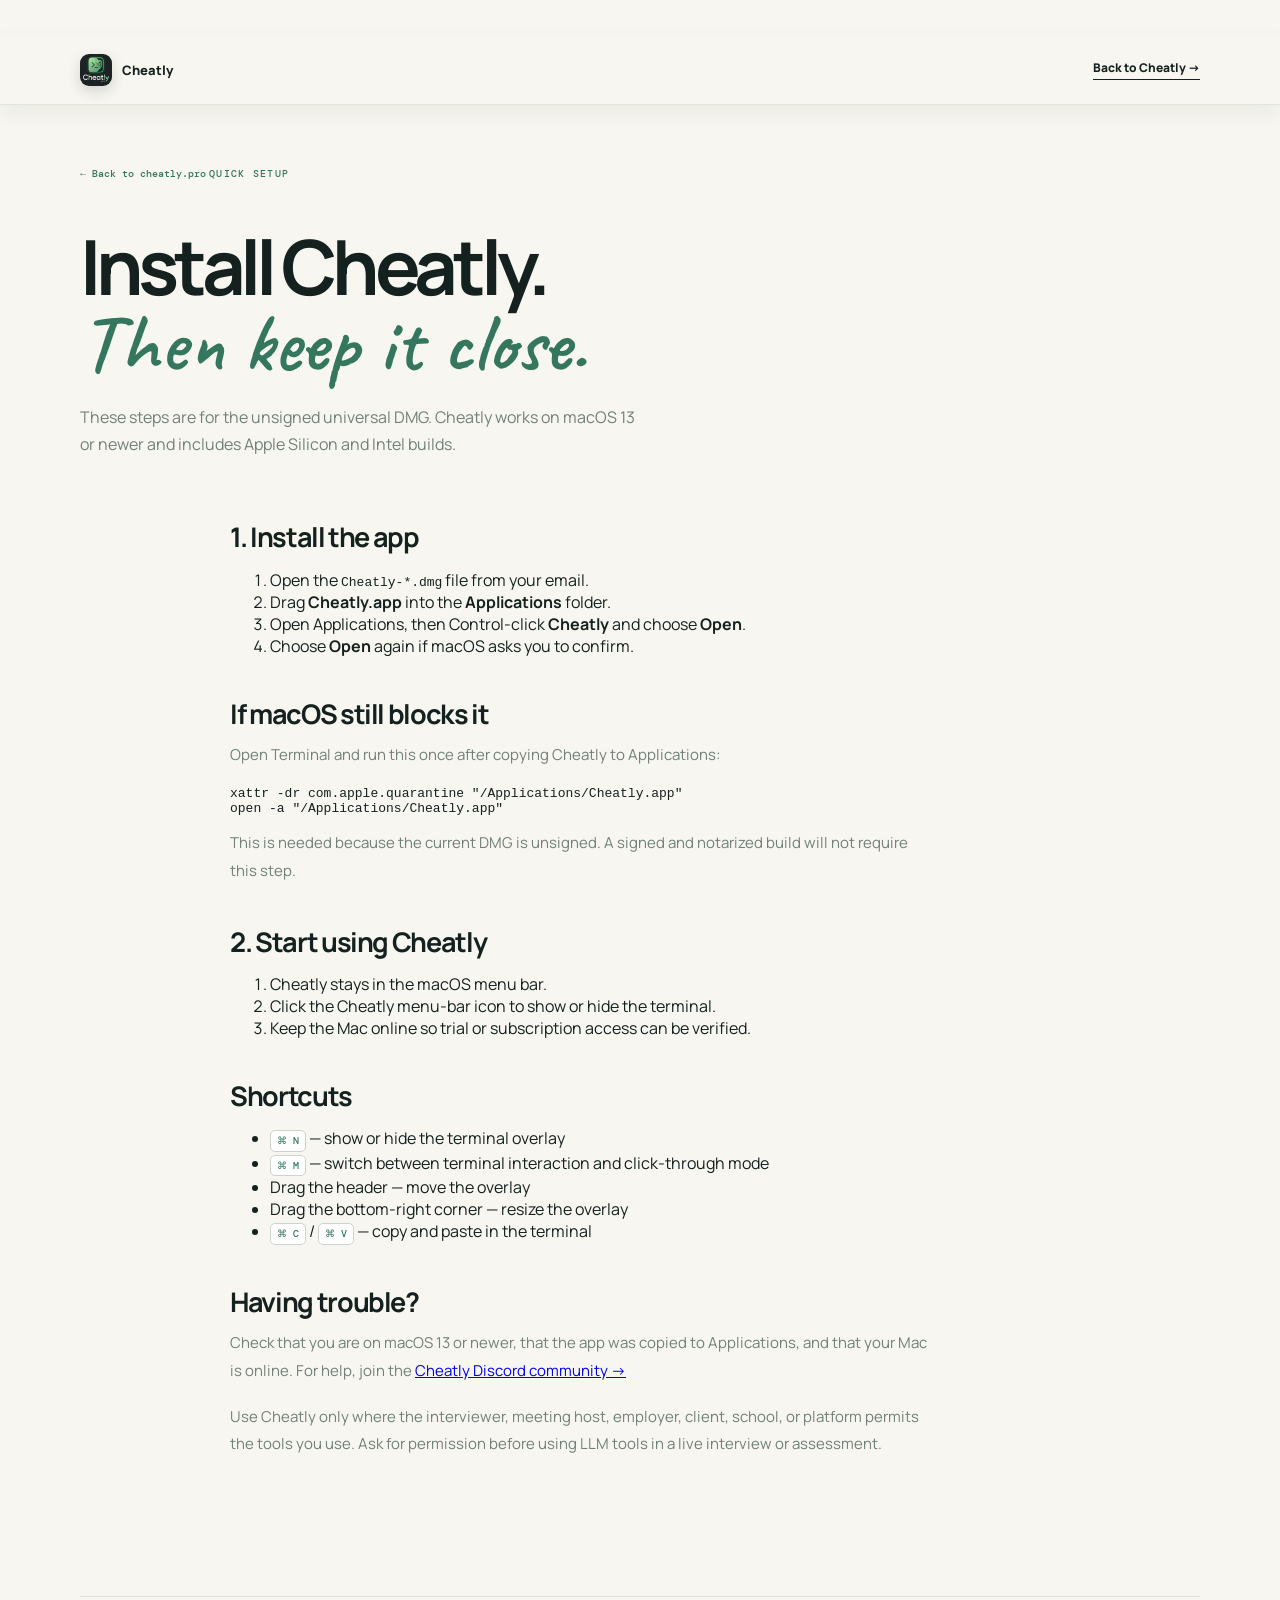
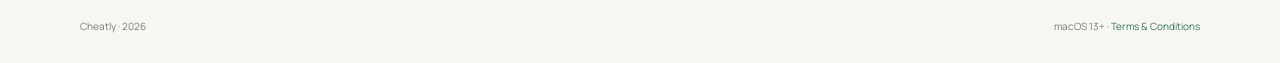
==== install/index.html @ b3572904 "Add public installation guide" ====
<!doctype html>
<html lang="en">
<head>
  <meta charset="utf-8">
  <meta name="viewport" content="width=device-width, initial-scale=1">
  <meta name="description" content="How to install, open, and run Cheatly on macOS, including steps for the unsigned test DMG.">
  <meta name="robots" content="index,follow">
  <link rel="canonical" href="https://cheatly.pro/install/">
  <link rel="stylesheet" href="../styles.css?v=15">
  <link rel="icon" href="../cheatly.png" type="image/png">
  <title>Install and Run Cheatly — Cheatly</title>
</head>
<body>
  <header class="nav shell">
    <a class="brand" href="../" aria-label="Cheatly home"><img class="brand-logo" src="../cheatly.png" alt="Cheatly logo"><span>Cheatly</span></a>
    <a class="nav-buy" href="../">Back to Cheatly →</a>
  </header>
  <main>
    <section class="article-page shell" aria-labelledby="install-title">
      <a class="back-link" href="../">← Back to cheatly.pro</a>
      <span class="eyebrow">Quick setup</span>
      <h1 id="install-title">Install Cheatly.<br><em>Then keep it close.</em></h1>
      <p class="article-intro">These steps are for the unsigned universal DMG. Cheatly works on macOS 13 or newer and includes Apple Silicon and Intel builds.</p>
      <article class="article-copy">
        <h2>1. Install the app</h2>
        <ol>
          <li>Open the <code>Cheatly-*.dmg</code> file from your email.</li>
          <li>Drag <strong>Cheatly.app</strong> into the <strong>Applications</strong> folder.</li>
          <li>Open Applications, then Control-click <strong>Cheatly</strong> and choose <strong>Open</strong>.</li>
          <li>Choose <strong>Open</strong> again if macOS asks you to confirm.</li>
        </ol>

        <h2>If macOS still blocks it</h2>
        <p>Open Terminal and run this once after copying Cheatly to Applications:</p>
        <pre><code>xattr -dr com.apple.quarantine "/Applications/Cheatly.app"
open -a "/Applications/Cheatly.app"</code></pre>
        <p>This is needed because the current DMG is unsigned. A signed and notarized build will not require this step.</p>

        <h2>2. Start using Cheatly</h2>
        <ol>
          <li>Cheatly stays in the macOS menu bar.</li>
          <li>Click the Cheatly menu-bar icon to show or hide the terminal.</li>
          <li>Keep the Mac online so trial or subscription access can be verified.</li>
        </ol>

        <h2>Shortcuts</h2>
        <ul>
          <li><kbd>⌘ N</kbd> — show or hide the terminal overlay</li>
          <li><kbd>⌘ M</kbd> — switch between terminal interaction and click-through mode</li>
          <li>Drag the header — move the overlay</li>
          <li>Drag the bottom-right corner — resize the overlay</li>
          <li><kbd>⌘ C</kbd> / <kbd>⌘ V</kbd> — copy and paste in the terminal</li>
        </ul>

        <h2>Having trouble?</h2>
        <p>Check that you are on macOS 13 or newer, that the app was copied to Applications, and that your Mac is online. For help, join the <a href="https://discord.gg/3Ug6gJwu9" target="_blank" rel="noopener">Cheatly Discord community →</a></p>
        <p>Use Cheatly only where the interviewer, meeting host, employer, client, school, or platform permits the tools you use. Ask for permission before using LLM tools in a live interview or assessment.</p>
      </article>
    </section>
  </main>
  <footer class="footer shell"><span>Cheatly · 2026</span><span>macOS 13+ · <a href="../tnc/">Terms &amp; Conditions</a></span></footer>
</body>
</html>
---- styles.css ----
@import url('https://fonts.googleapis.com/css2?family=Caveat:wght@500;600;700&family=DM+Mono:wght@400;500&family=Manrope:wght@400;600;700;800&display=swap');
:root{--ink:#14211f;--muted:#718079;--paper:#f7f6f0;--green:#34775e;--lime:#c1e681;--line:#dce1d9;--dark:#172622}
*{box-sizing:border-box}html{scroll-behavior:smooth}body{margin:0;background:var(--paper);color:var(--ink);font-family:Manrope,system-ui,sans-serif}.shell{width:min(1120px,calc(100% - 44px));margin:auto}
.offer-banner{position:sticky;top:0;z-index:20;overflow:hidden;min-height:35px;color:#f7f6f0;background:var(--dark);font:500 10px DM Mono,monospace;letter-spacing:.06em;text-transform:uppercase;white-space:nowrap}.offer-track{display:flex;width:max-content;align-items:center;gap:14px;padding:8px 0;animation:offer-marquee 24s linear infinite;transform:translateX(-50%)}.offer-banner span{padding:4px 7px;border-radius:4px;color:var(--dark);background:var(--lime);font-weight:800}.offer-banner b{font-weight:500}.offer-banner small{color:#b8c9ba;font:inherit;text-transform:none;letter-spacing:0}.offer-banner i{color:var(--lime);font-style:normal}@keyframes offer-marquee{from{transform:translateX(-50%)}to{transform:translateX(0)}}
.nav{height:82px;display:flex;align-items:center;justify-content:space-between;gap:24px}.brand{display:flex;align-items:center;gap:10px;color:var(--ink);font-size:13px;font-weight:800;text-decoration:none}.brand-logo{display:block;width:32px;height:32px;border-radius:9px;object-fit:cover;box-shadow:0 5px 14px rgba(23,38,34,.16)}.nav-links{display:flex;align-items:center;gap:20px;margin-left:auto}.nav-links a{color:var(--muted);font:500 10px DM Mono,monospace;text-decoration:none}.nav-links a:hover{color:var(--green)}.nav-buy{color:var(--ink);font-size:12px;font-weight:800;text-decoration:none;border-bottom:1px solid var(--ink);padding-bottom:3px;white-space:nowrap}.mobile-nav{display:none}
.hero{display:grid;grid-template-columns:.9fr 1.1fr;gap:60px;align-items:center;padding:76px 0 105px}.eyebrow{display:inline-flex;align-items:center;gap:8px;color:var(--green);font:500 10px DM Mono,monospace;letter-spacing:.13em;text-transform:uppercase}.eyebrow i,.pulse{display:inline-block;width:7px;height:7px;border-radius:50%;background:#79c565;box-shadow:0 0 0 5px #e6f0d9}.hero h1{margin:24px 0 22px;font-size:clamp(48px,6vw,77px);line-height:.96;letter-spacing:-.085em}.hero h1 em{color:var(--green);font-style:normal}.hero-copy p{max-width:390px;color:var(--muted);font-size:15px;line-height:1.65}.button{display:inline-flex;align-items:center;justify-content:space-between;gap:28px;margin-top:23px;padding:15px 17px;border:0;border-radius:8px;color:#fff;background:var(--dark);font:800 12px Manrope,sans-serif;text-decoration:none;box-shadow:0 11px 24px #162e281c;cursor:pointer;transition:.2s}.button:hover{background:var(--green);transform:translateY(-2px)}.button b{color:var(--lime);font-weight:800}
.demo-wrap{position:relative}.demo-label{margin:0 0 12px 17px;color:var(--green);font:500 10px DM Mono,monospace;text-transform:uppercase;letter-spacing:.1em}.demo-label .pulse{margin-right:7px;vertical-align:-1px;animation:glow 1.6s infinite}@keyframes glow{50%{box-shadow:0 0 0 9px #e6f0d900}}.demo-card{overflow:hidden;border:1px solid #cbd4cb;border-radius:15px;background:#dfe6de;box-shadow:0 24px 55px #244c3b1c}.demo-card canvas{display:block;width:100%;height:auto}.demo-controls{display:flex;gap:8px;justify-content:center;margin-top:14px}.demo-controls button{border:1px solid var(--line);border-radius:6px;padding:9px 11px;color:var(--muted);background:#fffdf8;font:500 10px DM Mono,monospace;cursor:pointer}.demo-controls button:hover,.demo-controls button.active{border-color:var(--green);color:var(--green);background:#edf5e8}.demo-controls span{color:var(--green);margin-right:5px}
.shortcuts{display:grid;grid-template-columns:.8fr 1.2fr;gap:90px;padding:86px 0 125px}.shortcuts h2,.reassurance h2,.buy h2{margin:15px 0 0;font-size:clamp(35px,4vw,53px);line-height:1;letter-spacing:-.075em}.shortcut-list{display:grid;grid-template-columns:repeat(3,1fr);gap:10px;align-items:start}.shortcut{display:flex;flex-direction:column;gap:28px;padding:20px 15px;border-top:1px solid var(--line)}kbd{display:inline-flex;width:max-content;padding:7px 9px;border:1px solid #ccd4cd;border-radius:5px;color:var(--green);background:#fff;font:500 12px DM Mono,monospace;line-height:1.35}.shortcut strong,.shortcut small{display:block}.shortcut strong{font-size:12px}.shortcut small{margin-top:6px;color:var(--muted);font-size:11px;line-height:1.4}
.signal-strip{display:flex;align-items:center;justify-content:center;gap:17px;padding:18px 0;border-top:1px solid var(--line);border-bottom:1px solid var(--line);color:var(--green);font:500 10px DM Mono,monospace;letter-spacing:.1em}.signal-strip i{width:4px;height:4px;border-radius:50%;background:#9fc77c}
.privacy-callout{display:flex;align-items:center;gap:23px;margin-top:32px;padding:25px 28px;border-radius:8px;color:#e9f2e7;background:var(--dark)}.privacy-mark{display:grid;place-items:center;width:42px;height:42px;border:1px solid #65816b;border-radius:50%;color:var(--lime);font-size:27px}.privacy-callout .eyebrow{color:#b6d49f}.privacy-callout h2{margin:8px 0 7px;color:#f7f6f0;font-size:clamp(20px,2.6vw,30px);letter-spacing:-.06em}.privacy-callout p{max-width:610px;margin:0;color:#b8c9ba;font-size:11px;line-height:1.6}.privacy-note{margin-left:auto;color:var(--lime);font:500 10px DM Mono,monospace;line-height:1.5;text-align:right}
.flap-demo{display:grid;grid-template-columns:.65fr 1.35fr;gap:42px;align-items:center;padding:86px 0 112px}.flap-heading h2{margin:15px 0 18px;font-size:clamp(35px,4vw,53px);line-height:1;letter-spacing:-.075em}.flap-heading p{max-width:280px;color:var(--muted);font-size:12px;line-height:1.65}.flap-player{position:relative;overflow:hidden;border-radius:10px;background:#172622;box-shadow:0 18px 36px #244c3b16}.flap-player canvas{display:block;width:100%;height:auto;touch-action:none;cursor:ew-resize}.flap-hint{position:absolute;right:18px;bottom:14px;padding:7px 9px;border-radius:4px;color:#172622;background:#c1e681;font:500 9px DM Mono,monospace;pointer-events:none}.flap-slider{grid-column:2;width:calc(100% - 36px);margin:-25px 18px 0;accent-color:var(--green);cursor:ew-resize}.flap-labels{grid-column:2;display:flex;justify-content:space-between;margin-top:-30px;color:var(--muted);font:500 9px DM Mono,monospace;letter-spacing:.05em}.flap-labels span:last-child{text-align:right}
.story-video{display:grid;grid-template-columns:.7fr 1.3fr;gap:60px;align-items:center;padding:112px 0 118px}.story-video-heading h2{margin:15px 0 18px;font-size:clamp(35px,4vw,53px);line-height:1;letter-spacing:-.075em}.story-video-heading p{max-width:280px;color:var(--muted);font-size:12px;line-height:1.65}.story-player{position:relative;overflow:hidden;border-radius:10px;background:#172622;box-shadow:0 20px 45px #244c3b18}.story-player canvas{display:block;width:100%;height:auto}.story-progress{position:absolute;right:22px;bottom:17px;left:22px;height:2px;background:#55705f}.story-progress span{display:block;width:0;height:100%;background:#c1e681}.story-controls{grid-column:2;display:flex;align-items:center;gap:16px;margin-top:-42px;color:var(--muted);font:500 10px DM Mono,monospace}.story-controls button{padding:8px 12px;border:1px solid var(--line);border-radius:4px;color:var(--green);background:#fffdf8;font:inherit;cursor:pointer}.story-controls button:hover{border-color:var(--green)}.story-dots{display:flex;gap:5px}.story-dots button{width:6px;height:6px;padding:0;border:0;border-radius:50%;background:#c8d5c8;cursor:pointer}.story-dots button.active{background:var(--green)}.story-controls>span{margin-left:auto}
.how-it-works{display:grid;grid-template-columns:.85fr 1.15fr;gap:80px;padding:118px 0}.how-intro h2{margin:15px 0 18px;font-size:clamp(35px,4vw,53px);line-height:1;letter-spacing:-.075em}.how-intro>p{max-width:300px;color:var(--muted);font-size:12px;line-height:1.65}.how-grid{display:grid;grid-template-columns:1fr 1fr;gap:10px}.how-card{min-height:180px;padding:20px;border:1px solid var(--line);border-radius:12px;background:#fffefa}.how-card>span{color:#a8b5ab;font:500 10px DM Mono,monospace}.how-card h3{margin:36px 0 8px;font-size:14px;letter-spacing:-.03em}.how-card p{margin:0;color:var(--muted);font-size:11px;line-height:1.6}.how-card kbd{padding:3px 5px;font-size:9px}
.reassurance{padding:95px 0;background:#e6eee0}.reassurance-inner{display:grid;grid-template-columns:1fr 1fr auto;gap:30px;align-items:end}.reassurance-note{display:flex;align-items:center;gap:14px}.reassurance-note span{color:var(--green);font-size:42px;font-weight:800;letter-spacing:-.08em}.reassurance-note p{margin:0;color:var(--muted);font-size:12px;line-height:1.5}.reassurance-note b{color:var(--ink);font-size:10px;font-weight:600}
.buy{display:flex;align-items:end;justify-content:space-between;gap:40px;padding:125px 0}.buy-right{text-align:right}.buy-right strong{display:block;color:var(--green);font-size:38px;letter-spacing:-.07em}.buy-right strong del{margin-right:8px;color:var(--muted);font-size:20px;font-weight:400;letter-spacing:-.04em}.buy-right small{display:block;color:var(--muted);font-size:11px}.buy-right .button{min-width:210px}.footer{display:flex;justify-content:space-between;padding:22px 0 30px;border-top:1px solid var(--line);color:var(--muted);font-size:10px}
.access{padding:125px 0}.access-heading{margin-bottom:52px}.access-visual{position:relative;overflow:hidden;margin-bottom:14px;border:1px solid #cbd8c9;border-radius:16px;background:#e8f0e4;box-shadow:0 18px 40px #244c3b12}.access-visual canvas{display:block;width:100%;height:180px}.visual-caption{position:absolute;right:22px;bottom:16px;display:flex;align-items:center;gap:9px;color:var(--green);font:500 10px DM Mono,monospace}.visual-caption .pulse{width:6px;height:6px;box-shadow:0 0 0 4px #d5e7c9}.access-steps{display:grid;grid-template-columns:repeat(4,1fr);gap:12px}.access-step{position:relative;min-height:245px;padding:22px 20px;border:1px solid var(--line);border-radius:12px;background:#fffefa}.access-step>b{color:#a8b5ab;font:500 10px DM Mono,monospace}.step-icon{display:grid;place-items:center;width:38px;height:38px;margin:37px 0 28px;border-radius:10px;color:var(--green);background:#e7f1dc;font-size:19px}.access-step h3{margin:0 0 8px;font-size:15px;letter-spacing:-.03em}.access-step p{margin:0;color:var(--muted);font-size:12px;line-height:1.6}.access-step a{color:var(--green);font-weight:800;text-decoration:none}.access-step a:hover{text-decoration:underline}.install-note{display:flex;gap:26px;align-items:flex-start;margin-top:18px;padding:21px 23px;border-radius:10px;background:#e9f0e3}.install-note p{max-width:680px;margin:0;color:var(--muted);font-size:12px;line-height:1.65}.install-note b{color:var(--ink)}.support-note{display:flex;align-items:center;gap:16px;margin-top:46px;padding-top:20px;border-top:1px solid var(--line)}.support-note span{font-size:13px;font-weight:800}.support-note p{margin:0;color:var(--muted);font-size:12px}.support-note a{margin-left:auto;color:var(--green);font-size:12px;font-weight:800;text-decoration:none}
@media(max-width:800px){.hero{grid-template-columns:1fr;gap:48px;padding-top:53px}.hero h1{font-size:58px}.shortcuts{grid-template-columns:1fr;gap:45px}.reassurance-inner{grid-template-columns:1fr 1fr}.reassurance-note{grid-column:1/-1}.buy{align-items:start;flex-direction:column}.buy-right{text-align:left}.footer{display:block}.footer span+span{display:block;margin-top:8px}}
@media(max-width:900px){.nav-links{gap:12px}.nav-links a{font-size:9px}}
@media(max-width:700px){.nav{height:auto;min-height:74px;flex-wrap:wrap;padding:15px 0}.nav-links{order:3;width:100%;justify-content:space-between;margin:0;padding-top:3px}.nav-buy{font-size:11px}}
@media(max-width:650px){.privacy-callout{align-items:flex-start;flex-wrap:wrap;padding:22px}.privacy-note{width:100%;margin:2px 0 0 65px;text-align:left}}
.flap-demo{display:block}.flap-heading{display:flex;align-items:end;justify-content:space-between;gap:42px}.flap-heading h2 .vs-line{color:var(--green);font-size:.72em;letter-spacing:-.04em}.flap-heading p{margin:0 0 5px;max-width:360px}.flap-player{margin-top:30px}.flap-slider{display:block;grid-column:auto;width:calc(100% - 36px);margin:-25px 18px 0}.flap-labels{grid-column:auto}
@media(max-width:650px){.flap-heading{display:block}.flap-heading p{margin-top:20px}.flap-player{margin-top:26px}}
@media(max-width:800px){.how-it-works{grid-template-columns:1fr;gap:42px;padding:95px 0}.how-intro>p{max-width:420px}}
@media(max-width:800px){.story-video{grid-template-columns:1fr;gap:35px;padding:95px 0}.story-video-heading p{max-width:420px}.story-controls{grid-column:auto;margin-top:-17px}}
@media(max-width:800px){.flap-demo{grid-template-columns:1fr;gap:30px;padding:75px 0 95px}.flap-heading p{max-width:420px}.flap-slider,.flap-labels{grid-column:auto}.flap-labels{margin-top:-18px;font-size:8px}}
@media(max-width:520px){.flap-hint{right:10px;bottom:10px;font-size:8px}.flap-slider{height:34px;margin-top:-20px}.flap-labels{font-size:7px;letter-spacing:0}}
@media(max-width:800px){.access{padding:95px 0}.access-visual canvas{height:205px}.visual-caption{right:15px;bottom:13px;font-size:9px}.access-steps{grid-template-columns:1fr 1fr}.access-step{min-height:0}.install-note,.support-note{display:block}.install-note p{margin-top:12px}.support-note p{margin:10px 0}.support-note a{display:inline-block;margin:0}}
@media(max-width:520px){.access-steps{grid-template-columns:1fr}.access-visual canvas{height:225px}.visual-caption{position:static;padding:0 15px 14px}}

/* Access section refinement */
.access{padding-top:112px}.access-heading{display:flex;align-items:end;justify-content:space-between;gap:40px;margin-bottom:30px}.access-heading h2{margin:14px 0 0;font-size:clamp(38px,4.5vw,58px);line-height:.98;letter-spacing:-.08em}.access-heading>p{max-width:265px;margin:0 0 5px;color:var(--muted);font-size:12px;line-height:1.65}.access-visual{margin-bottom:20px;border:0;border-radius:18px;background:var(--dark);box-shadow:0 20px 45px #162e281c}.access-visual canvas{height:190px}.visual-caption{right:20px;bottom:16px;color:#c3d5c4}.access-steps{gap:10px}.access-step{min-height:215px;padding:19px 18px;border-color:#e1e5dd;border-radius:14px;background:#fffdf8;transition:transform .2s,box-shadow .2s}.access-step:hover{transform:translateY(-3px);box-shadow:0 12px 25px #244c3b12}.access-step>b{font-size:9px}.step-icon{width:35px;height:35px;margin:31px 0 23px;border-radius:9px;font-size:17px}.access-step h3{font-size:14px}.access-step p{font-size:11px;line-height:1.55}.install-note{gap:18px;margin-top:20px;padding:18px 20px;border:1px solid #d9e5d5;background:#edf4e9}.install-note .eyebrow{flex:0 0 auto;padding-top:2px;font-size:9px}.install-note p{font-size:11px}.support-note{margin-top:30px;padding-top:17px}.support-note p{font-size:11px}.support-note a{font-size:11px}
@media(max-width:800px){.access-heading{display:block}.access-heading>p{margin-top:20px}.access-visual canvas{height:205px}.access-step{min-height:190px}}

/* Keep the process panel and four-step row stable after deployment/cache refresh. */
section#access .access-visual{display:block;min-height:190px;height:190px;background:#172622}
section#access .access-visual canvas{display:block!important;width:100%!important;height:190px!important;min-height:190px}
section#access .access-steps{display:grid;grid-template-columns:repeat(4,minmax(0,1fr));width:100%}
section#access .access-details{display:grid;grid-template-columns:repeat(3,minmax(0,1fr));gap:10px;margin-top:20px}.access-detail{display:flex;gap:14px;align-items:flex-start;padding:18px;border:1px solid var(--line);border-radius:14px;background:#fffdf8}.access-detail .step-icon{flex:0 0 35px;margin:0;width:35px;height:35px;font:500 10px DM Mono,monospace}.access-detail h3{margin:1px 0 7px;font-size:13px;letter-spacing:-.03em}.access-detail p{margin:0;color:var(--muted);font-size:11px;line-height:1.55}.access-detail a{color:var(--green);font-weight:800;text-decoration:none}.access-detail a:hover{text-decoration:underline}
@media(max-width:800px){section#access .access-visual{height:205px;min-height:205px}section#access .access-visual canvas{height:205px!important;min-height:205px}section#access .access-steps{grid-template-columns:repeat(2,minmax(0,1fr))}}
@media(max-width:800px){section#access .access-details{grid-template-columns:1fr}}
.qr-cta{display:flex;align-items:center;justify-content:space-between;gap:40px;padding:38px 0 70px;border-top:1px solid var(--line)}.qr-cta h2{margin:14px 0 10px;font-size:clamp(32px,4vw,48px);line-height:1;letter-spacing:-.075em}.qr-cta p{margin:0 0 16px;color:var(--muted);font-size:12px}.qr-cta a{color:var(--green);font-size:12px;font-weight:800;text-decoration:none}.qr-frame{display:flex;align-items:center;gap:15px;padding:10px 14px 10px 10px;border:1px solid var(--line);border-radius:12px;background:#fffefa}.qr-frame img{display:block;width:118px;height:118px;border-radius:5px}.qr-frame span{color:var(--green);font:500 9px DM Mono,monospace;writing-mode:vertical-rl;letter-spacing:.12em}
.faq{display:grid;grid-template-columns:.8fr 1.2fr;gap:80px;padding:90px 0 120px;border-top:1px solid var(--line)}.faq-heading h2{margin:14px 0 18px;font-size:clamp(35px,4vw,53px);line-height:1;letter-spacing:-.075em}.faq-heading p{max-width:260px;margin:0;color:var(--muted);font-size:12px;line-height:1.65}.faq-list{border-top:1px solid var(--line)}.faq-list details{border-bottom:1px solid var(--line)}.faq-list summary{display:flex;align-items:center;justify-content:space-between;gap:20px;padding:19px 0;color:var(--ink);font-size:13px;font-weight:800;cursor:pointer;list-style:none}.faq-list summary::-webkit-details-marker{display:none}.faq-list summary::after{content:'+';color:var(--green);font:500 18px DM Mono,monospace}.faq-list details[open] summary::after{content:'−'}.faq-list details p{max-width:620px;margin:-4px 35px 19px 0;color:var(--muted);font-size:12px;line-height:1.65}.faq-list kbd{padding:3px 5px;font-size:9px}
@media(max-width:650px){.qr-cta{align-items:flex-start;flex-direction:column}.qr-frame{align-self:flex-start}}
@media(max-width:800px){.faq{grid-template-columns:1fr;gap:42px;padding:80px 0 95px}.faq-heading p{max-width:420px}}
@media(max-width:520px){.offer-track{gap:9px;font-size:9px;animation-duration:19s}.buy-right strong{font-size:34px}}

/* Editorial finish: quieter surfaces, sharper edges, less template-like repetition. */
.hero h1{font-weight:700;letter-spacing:-.095em}.button{border-radius:4px}.demo-card{border-radius:10px;box-shadow:0 18px 35px #244c3b14}.shortcut{padding-top:17px}.how-card,.access-detail{border-radius:6px;box-shadow:none}.how-card:hover,.access-detail:hover{border-color:#b8cbb7}.access-visual{border-radius:10px!important;box-shadow:0 15px 30px #244c3b14!important}.install-note{border-radius:6px}.support-note{border-top-color:#cfd8cf}.qr-frame{border-radius:6px}.qr-frame img{border-radius:2px}
@media(max-width:520px){.shell{width:calc(100% - 30px)}.hero h1{font-size:48px}.shortcut-list{grid-template-columns:1fr 1fr}.shortcut:last-child{grid-column:1/-1}.reassurance-inner{display:block}.reassurance-note{margin-top:35px}.footer{padding-bottom:25px}}

/* Readability pass: give display type enough air and reserve the handwritten face for emphasis. */
h1,h2,h3{overflow-wrap:normal;word-break:normal;text-wrap:balance}
.hero h1,.shortcuts h2,.reassurance h2,.buy h2,.flap-heading h2,.story-video-heading h2,.how-intro h2,.access-heading h2,.qr-cta h2,.faq-heading h2{line-height:1.08;letter-spacing:-.055em}
.hero h1 em{display:inline-block;font-family:Caveat,"Segoe Print",cursive;font-size:1.08em;font-weight:600;line-height:.9;letter-spacing:.005em;transform:rotate(-2deg);transform-origin:left center}
.flap-heading h2 .vs-line{display:inline-block;font-family:Caveat,"Segoe Print",cursive;font-size:.92em;font-weight:700;line-height:.7;letter-spacing:.02em;transform:rotate(-5deg)}
.privacy-callout h2{line-height:1.12;letter-spacing:-.035em}
.how-card h3,.access-detail h3,.faq-list summary{line-height:1.3;letter-spacing:-.015em}
@media(max-width:520px){.hero h1{font-size:48px;line-height:1.06}.hero h1 em{font-size:1.1em}.flap-heading h2,.story-video-heading h2,.how-intro h2,.access-heading h2,.qr-cta h2,.faq-heading h2{line-height:1.08}}

/* Make the purchase decision unmistakable. */
.access-heading>p strong{color:var(--green);font-weight:800}
.support-note .support-button{padding:10px 13px;border-radius:5px;color:#fff;background:var(--green);font-size:11px;white-space:nowrap}.support-note .support-button:hover{color:#fff;background:var(--dark);text-decoration:none}
.access-detail.proof-step{border-color:#a8cb9c;background:#f0f7eb;box-shadow:0 8px 18px #244c3b12}.access-detail.proof-step h3{color:var(--green)}
.use-cases{overflow:hidden;padding:112px 0 118px;border-top:1px solid var(--line)}.use-cases-heading{display:flex;align-items:end;justify-content:space-between;gap:40px;margin-bottom:34px}.use-cases-heading h2{margin:14px 0 0;font-size:clamp(38px,4.5vw,58px);line-height:1.05;letter-spacing:-.055em}.use-cases-heading h2 em{font-family:Caveat,"Segoe Print",cursive;font-size:1.08em;font-weight:600;line-height:.85;letter-spacing:.01em;color:var(--green);font-style:normal}.use-cases-heading p{max-width:275px;margin:0 0 5px;color:var(--muted);font-size:12px;line-height:1.65}.use-cases-marquee{overflow:hidden;margin:0 calc((100vw - min(1120px,calc(100vw - 44px))) / -2);padding:2px 0 12px}.use-cases-track{display:flex;width:max-content;gap:12px;padding:0 12px;animation:use-case-roll 34s linear infinite}.use-cases-track:hover{animation-play-state:paused}.use-cases-track article{width:260px;min-height:166px;padding:20px;border:1px solid var(--line);border-radius:10px;background:#fffdf8}.use-cases-track article span{display:block;color:#a8b5ab;font:500 10px DM Mono,monospace}.use-cases-track strong{display:block;margin-top:37px;color:var(--ink);font-size:15px;letter-spacing:-.03em}.use-cases-track p{margin:8px 0 0;color:var(--muted);font-size:11px;line-height:1.55}@keyframes use-case-roll{from{transform:translateX(-50%)}to{transform:translateX(0)}}
.floating-discord{position:fixed;right:24px;bottom:24px;z-index:30;display:grid;place-items:center;width:52px;height:52px;border:2px solid var(--paper);border-radius:50%;color:#fff;background:#5865f2;box-shadow:0 12px 28px #17262242;text-decoration:none;transition:transform .2s,box-shadow .2s}.floating-discord svg{width:27px;height:27px;fill:currentColor}.floating-discord:hover{transform:translateY(-4px) scale(1.04);box-shadow:0 16px 32px #17262255}.floating-discord::after{content:attr(data-tooltip);position:absolute;right:62px;bottom:7px;width:max-content;padding:8px 10px;border-radius:5px;color:#fff;background:var(--dark);font:500 10px DM Mono,monospace;opacity:0;pointer-events:none;transform:translateX(5px);transition:opacity .2s,transform .2s}.floating-discord:hover::after,.floating-discord:focus-visible::after{opacity:1;transform:translateX(0)}
@media(max-width:520px){.floating-discord{right:16px;bottom:16px;width:48px;height:48px}.floating-discord::after{display:none}}
@media(max-width:800px){.use-cases{padding:88px 0 95px}.use-cases-heading{display:block}.use-cases-heading p{margin-top:20px;max-width:420px}.use-cases-marquee{margin-left:-15px;margin-right:-15px}}
@media(max-width:520px){.use-cases-heading h2{font-size:42px;line-height:1.18;letter-spacing:-.035em;word-spacing:.035em}.use-cases-heading h2 em{display:inline-block;margin-top:4px;line-height:1.02;letter-spacing:.015em}}
.blog{padding:112px 0 120px;border-top:1px solid var(--line)}.blog-heading{display:flex;align-items:end;justify-content:space-between;gap:40px;margin-bottom:38px}.blog-heading h1,.blog-heading h2{margin:14px 0 0;font-size:clamp(38px,4.5vw,58px);line-height:1.05;letter-spacing:-.055em}.blog-heading h1 em,.blog-heading h2 em{color:var(--green);font-family:Caveat,"Segoe Print",cursive;font-size:1.08em;font-weight:600;line-height:.85;letter-spacing:.01em}.blog-heading p{max-width:290px;margin:0 0 5px;color:var(--muted);font-size:12px;line-height:1.65}.blog-layout{display:grid;grid-template-columns:.9fr 1.1fr;gap:46px;align-items:start}.blog-visual{position:sticky;top:120px;overflow:hidden;border-radius:12px;background:var(--dark);box-shadow:0 18px 35px #244c3b14}.blog-visual canvas{display:block;width:100%;height:auto}.blog-visual-caption{margin:0;padding:14px 18px 16px;color:#b8c9ba;font:500 10px DM Mono,monospace;line-height:1.5}.blog-post{max-width:650px}.blog-meta{margin:0 0 25px;color:var(--green);font:500 10px DM Mono,monospace;letter-spacing:.04em;text-transform:uppercase}.blog-post h2,.blog-post h3{margin:30px 0 9px;font-size:22px;line-height:1.15;letter-spacing:-.04em}.blog-post h2:first-of-type,.blog-post h3:first-of-type{margin-top:0}.blog-post p{margin:0 0 16px;color:var(--muted);font-size:14px;line-height:1.8}.blog-post kbd{padding:3px 6px;font-size:10px;vertical-align:1px}@media(max-width:800px){.blog{padding:88px 0 95px}.blog-heading{display:block}.blog-heading p{margin-top:20px;max-width:420px}.blog-layout{grid-template-columns:1fr;gap:35px}.blog-visual{position:relative;top:auto}.blog-post{max-width:none}}@media(max-width:520px){.blog-heading h1,.blog-heading h2{font-size:42px;line-height:1.1}.blog-post h2,.blog-post h3{font-size:20px}.blog-post p{font-size:13px;line-height:1.75}}
@media(max-width:700px){.nav{min-height:70px;gap:12px;padding:13px 0}.nav-links{display:none}.mobile-nav{position:relative;display:block;margin-left:auto}.mobile-nav summary{display:flex;align-items:center;gap:7px;padding:8px 10px;border:1px solid var(--line);border-radius:5px;color:var(--green);background:#fffdf8;font:500 10px DM Mono,monospace;cursor:pointer;list-style:none}.mobile-nav summary::-webkit-details-marker{display:none}.mobile-nav summary::after{content:'+';font-size:14px}.mobile-nav[open] summary::after{content:'−'}.mobile-nav>div{position:absolute;top:42px;right:0;z-index:25;display:grid;min-width:150px;padding:7px;border:1px solid var(--line);border-radius:7px;background:#fffdf8;box-shadow:0 14px 28px #1726221c}.mobile-nav a{padding:10px 9px;color:var(--ink);font:500 10px DM Mono,monospace;text-decoration:none}.mobile-nav a:hover{color:var(--green);background:#edf4e9}.nav-buy{font-size:10px}}
@media(max-width:390px){.brand span{display:none}.nav-buy{font-size:9px}.nav{gap:8px}}
.nav{position:sticky;top:35px;z-index:19;width:100%;height:70px;padding:0 max(22px,calc((100vw - 1120px) / 2));background:rgba(247,246,240,.84);border-bottom:1px solid rgba(220,225,217,.82);box-shadow:0 8px 22px rgba(20,33,31,.06);backdrop-filter:blur(14px);-webkit-backdrop-filter:blur(14px)}.mobile-cta{display:none}
@media(max-width:700px){.nav{height:70px;min-height:70px;padding:13px 15px}}
@media(max-width:700px){.mobile-nav[open]::before{content:'';position:fixed;top:105px;right:0;bottom:0;left:0;z-index:24;background:#17262238}.mobile-nav>div{position:fixed;top:105px;right:0;bottom:0;z-index:26;width:min(320px,88vw);min-width:0;padding:22px 18px;background:rgba(255,253,248,.98);border:0;border-left:1px solid var(--line);border-radius:0;box-shadow:-16px 0 40px #17262222}.mobile-nav a{display:flex;align-items:center;min-height:54px;padding:14px 10px;border-bottom:1px solid var(--line);font-size:12px}.mobile-nav a:last-child{border-bottom:0}.mobile-nav summary{position:relative;z-index:27}}
@media(max-width:700px){.nav{overflow:visible;backdrop-filter:none;-webkit-backdrop-filter:none}.desktop-cta{display:none}.mobile-cta{display:inline}.mobile-nav{z-index:31}.mobile-nav-toggle{display:flex;align-items:center;gap:7px;padding:8px 10px;border:1px solid var(--line);border-radius:5px;color:var(--green);background:#fffdf8;font:500 10px DM Mono,monospace;cursor:pointer}.mobile-nav-toggle span{font-size:14px;line-height:1}.mobile-nav-panel{display:none!important;overflow-y:auto}.mobile-nav.is-open::before{content:'';position:fixed;top:105px;right:0;bottom:0;left:0;z-index:24;background:#17262238}.mobile-nav.is-open .mobile-nav-panel{display:flex!important;flex-direction:column;position:fixed;top:105px;right:0;bottom:0;z-index:26;width:min(320px,88vw);min-width:0;padding:22px 18px;background:rgba(255,253,248,.98);border-left:1px solid var(--line);box-shadow:-16px 0 40px #17262222}}
/* Blog index and article pages */
.blog-featured{display:flex;align-items:center;gap:24px;margin:0 0 34px;padding:18px 20px;border:1px solid #bfd7b9;border-radius:10px;background:#e8f3e2}.blog-featured .eyebrow{flex:0 0 auto;color:var(--green);font-size:9px}.blog-featured p{max-width:660px;margin:0;color:var(--muted);font-size:12px;line-height:1.6}.blog-index-grid{display:grid;grid-template-columns:repeat(2,minmax(0,1fr));gap:14px}.blog-card{display:flex;min-height:270px;flex-direction:column;padding:25px;border:1px solid var(--line);border-radius:10px;color:var(--ink);background:#fffdf8;text-decoration:none;transition:transform .2s,border-color .2s,box-shadow .2s}.blog-card:hover{transform:translateY(-4px);border-color:#a8c79f;box-shadow:0 14px 28px #244c3b12}.blog-card-number{color:var(--green);font:500 10px DM Mono,monospace;text-transform:uppercase}.blog-card h2{margin:50px 0 12px;font-size:27px;line-height:1.08;letter-spacing:-.05em}.blog-card h2 em{color:var(--green);font-family:Caveat,"Segoe Print",cursive;font-size:1.12em;font-weight:600;font-style:normal}.blog-card p{max-width:390px;margin:0;color:var(--muted);font-size:12px;line-height:1.65}.blog-card-link{margin-top:auto;padding-top:25px;color:var(--green);font-size:11px;font-weight:800}.blog-card-featured{border-color:#a8c79f;background:#f0f7eb}.article-page{padding:90px 0 120px}.back-link{display:inline-block;margin-bottom:35px;color:var(--green);font:500 10px DM Mono,monospace;text-decoration:none}.back-link:hover{text-decoration:underline}.article-page>h1{max-width:760px;margin:14px 0 20px;font-size:clamp(44px,6vw,76px);line-height:.98;letter-spacing:-.07em}.article-page>h1 em{color:var(--green);font-family:Caveat,"Segoe Print",cursive;font-size:1.08em;font-weight:600;font-style:normal;letter-spacing:0}.article-intro{max-width:560px;margin:0 0 64px;color:var(--muted);font-size:16px;line-height:1.7}.article-copy{max-width:700px;margin-left:clamp(0px,12vw,150px)}.article-copy h2{margin:42px 0 12px;font-size:27px;line-height:1.12;letter-spacing:-.05em}.article-copy h2:first-child{margin-top:0}.article-copy p{margin:0 0 18px;color:var(--muted);font-size:15px;line-height:1.85}.article-copy kbd{padding:3px 6px;font-size:10px}@media(max-width:800px){.blog-featured{display:block}.blog-featured p{margin-top:10px}.blog-index-grid{grid-template-columns:1fr}.article-page{padding:70px 0 95px}.article-copy{margin-left:0}}@media(max-width:520px){.blog-card h2{font-size:24px}.article-page>h1{font-size:47px}.article-intro{font-size:14px;margin-bottom:45px}.article-copy h2{font-size:23px}.article-copy p{font-size:14px;line-height:1.75}}
.blog-nav-link{position:relative;display:inline-flex!important;align-items:center;gap:5px;padding:7px 9px;border:1px solid #a8cb9c;border-radius:999px;color:var(--dark)!important;background:#e8f3e2;box-shadow:0 4px 12px #244c3b14;font-weight:800!important;letter-spacing:-.02em}.blog-nav-link:hover{border-color:var(--green);color:#fff!important;background:var(--green)}.blog-nav-link span{padding:2px 4px;border-radius:999px;color:var(--dark);background:var(--lime);font:800 7px Manrope,sans-serif;letter-spacing:.02em;text-transform:uppercase}.mobile-nav-panel .blog-nav-link{justify-content:space-between;border-radius:6px;padding:14px 10px}.mobile-nav-panel .blog-nav-link span{font-size:8px}
.join{display:grid;grid-template-columns:1fr 1fr;gap:70px;align-items:center;padding:105px 0;border-top:1px solid var(--line)}.join-copy h2{margin:15px 0 16px;font-size:clamp(40px,5vw,64px);line-height:.98;letter-spacing:-.08em}.join-copy h2 em{color:var(--green);font-family:Caveat,"Segoe Print",cursive;font-size:1.08em;font-weight:600;font-style:normal}.join-copy p{max-width:390px;color:var(--muted);font-size:13px;line-height:1.7}.interest-form{display:grid;gap:14px;padding:26px;border:1px solid #bfd7b9;border-radius:14px;background:#eef6e9;box-shadow:0 18px 36px #244c3b12}.interest-form label{display:grid;gap:7px;color:var(--ink);font-size:11px;font-weight:800}.interest-form label span{color:var(--muted);font-weight:500}.interest-form input[type=email],.interest-form input[type=tel]{width:100%;padding:13px 14px;border:1px solid #cbd8c9;border-radius:7px;outline:0;color:var(--ink);background:#fffdf8;font:500 12px Manrope,sans-serif}.interest-form input:focus{border-color:var(--green);box-shadow:0 0 0 3px #8fbe8b33}.interest-form .consent{display:flex;grid-template-columns:none;grid-template-rows:none;align-items:flex-start;gap:8px;color:var(--muted);font-size:10px;font-weight:500;line-height:1.45}.interest-form .consent input{margin-top:2px;accent-color:var(--green)}.interest-form .button{justify-content:center;width:100%;margin-top:2px}.interest-form .button:disabled{cursor:wait;opacity:.65}.form-status{min-height:18px;margin:0;color:var(--muted);font-size:11px;line-height:1.5}.form-status.is-success{color:#287a4f}.form-status.is-error{color:#a23d31}.form-status.is-working{color:var(--green)}
@media(max-width:800px){.join{grid-template-columns:1fr;gap:35px;padding:88px 0 95px}.interest-form{padding:20px}}
.form-heading{display:grid;gap:5px;padding-bottom:3px}.form-heading strong{font-size:19px;letter-spacing:-.045em}.form-heading span{color:var(--muted);font-size:11px;line-height:1.5}.footer a{color:var(--green);text-decoration:none}.footer a:hover{text-decoration:underline}
@media(max-width:520px){.join-copy h2{font-size:44px;line-height:1.04}.interest-form{gap:13px;padding:18px}.interest-form .button{min-height:48px;padding:14px 12px;font-size:11px}.form-heading strong{font-size:18px}}
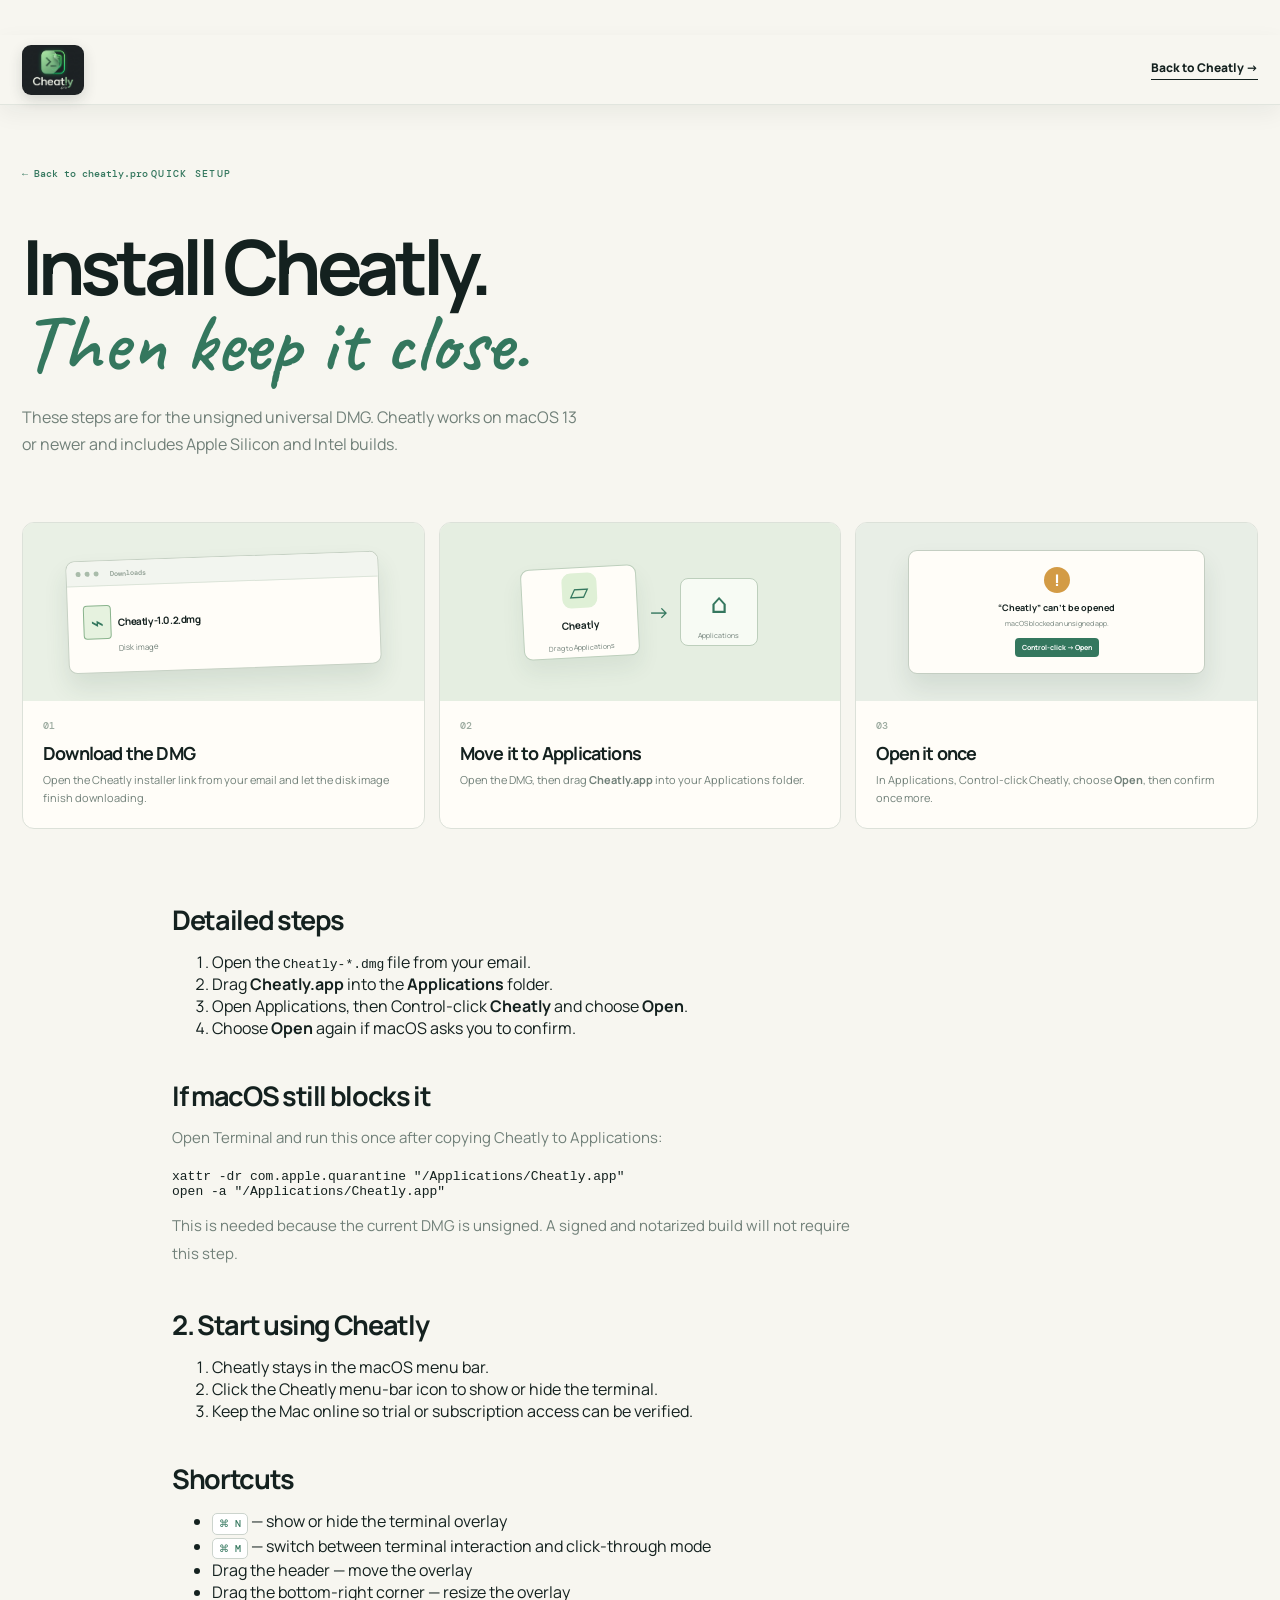
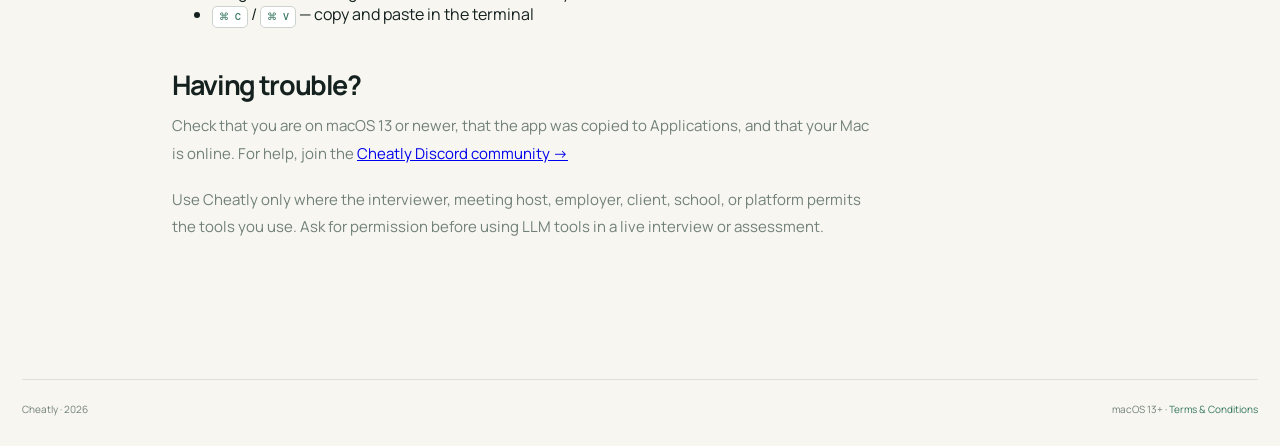
==== commit 89e0258e: "Refine website layout and interactive demos" ====
--- a/install/index.html
+++ b/install/index.html
@@ -21,8 +21,34 @@
       <span class="eyebrow">Quick setup</span>
       <h1 id="install-title">Install Cheatly.<br><em>Then keep it close.</em></h1>
       <p class="article-intro">These steps are for the unsigned universal DMG. Cheatly works on macOS 13 or newer and includes Apple Silicon and Intel builds.</p>
+      <section class="install-visual-guide" aria-label="Visual installation guide">
+        <article class="install-step-card">
+          <div class="install-art download-art" aria-hidden="true">
+            <div class="mac-window"><div class="mac-window-bar"><i></i><i></i><i></i><span>Downloads</span></div><div class="download-file"><span class="file-icon">⌁</span><strong>Cheatly-1.0.2.dmg</strong><small>Disk image</small></div></div>
+          </div>
+          <span class="install-step-number">01</span>
+          <h2>Download the DMG</h2>
+          <p>Open the Cheatly installer link from your email and let the disk image finish downloading.</p>
+        </article>
+        <article class="install-step-card">
+          <div class="install-art move-art" aria-hidden="true">
+            <div class="disk-window"><span class="disk-icon">▱</span><strong>Cheatly</strong><small>Drag to Applications</small></div><span class="move-arrow">→</span><div class="app-folder"><span>⌂</span><small>Applications</small></div>
+          </div>
+          <span class="install-step-number">02</span>
+          <h2>Move it to Applications</h2>
+          <p>Open the DMG, then drag <strong>Cheatly.app</strong> into your Applications folder.</p>
+        </article>
+        <article class="install-step-card">
+          <div class="install-art open-art" aria-hidden="true">
+            <div class="gatekeeper-window"><span class="warning-mark">!</span><strong>“Cheatly” can’t be opened</strong><small>macOS blocked an unsigned app.</small><b>Control-click → Open</b></div>
+          </div>
+          <span class="install-step-number">03</span>
+          <h2>Open it once</h2>
+          <p>In Applications, Control-click Cheatly, choose <strong>Open</strong>, then confirm once more.</p>
+        </article>
+      </section>
       <article class="article-copy">
-        <h2>1. Install the app</h2>
+        <h2>Detailed steps</h2>
         <ol>
           <li>Open the <code>Cheatly-*.dmg</code> file from your email.</li>
           <li>Drag <strong>Cheatly.app</strong> into the <strong>Applications</strong> folder.</li>
--- a/styles.css
+++ b/styles.css
@@ -1,12 +1,14 @@
 @import url('https://fonts.googleapis.com/css2?family=Caveat:wght@500;600;700&family=DM+Mono:wght@400;500&family=Manrope:wght@400;600;700;800&display=swap');
 :root{--ink:#14211f;--muted:#718079;--paper:#f7f6f0;--green:#34775e;--lime:#c1e681;--line:#dce1d9;--dark:#172622}
-*{box-sizing:border-box}html{scroll-behavior:smooth}body{margin:0;background:var(--paper);color:var(--ink);font-family:Manrope,system-ui,sans-serif}.shell{width:min(1120px,calc(100% - 44px));margin:auto}
+*{box-sizing:border-box}html{scroll-behavior:smooth}body{margin:0;background:var(--paper);color:var(--ink);font-family:Manrope,system-ui,sans-serif}.shell{width:min(1240px,calc(100% - 44px));margin:auto}
 .offer-banner{position:sticky;top:0;z-index:20;overflow:hidden;min-height:35px;color:#f7f6f0;background:var(--dark);font:500 10px DM Mono,monospace;letter-spacing:.06em;text-transform:uppercase;white-space:nowrap}.offer-track{display:flex;width:max-content;align-items:center;gap:14px;padding:8px 0;animation:offer-marquee 24s linear infinite;transform:translateX(-50%)}.offer-banner span{padding:4px 7px;border-radius:4px;color:var(--dark);background:var(--lime);font-weight:800}.offer-banner b{font-weight:500}.offer-banner small{color:#b8c9ba;font:inherit;text-transform:none;letter-spacing:0}.offer-banner i{color:var(--lime);font-style:normal}@keyframes offer-marquee{from{transform:translateX(-50%)}to{transform:translateX(0)}}
-.nav{height:82px;display:flex;align-items:center;justify-content:space-between;gap:24px}.brand{display:flex;align-items:center;gap:10px;color:var(--ink);font-size:13px;font-weight:800;text-decoration:none}.brand-logo{display:block;width:32px;height:32px;border-radius:9px;object-fit:cover;box-shadow:0 5px 14px rgba(23,38,34,.16)}.nav-links{display:flex;align-items:center;gap:20px;margin-left:auto}.nav-links a{color:var(--muted);font:500 10px DM Mono,monospace;text-decoration:none}.nav-links a:hover{color:var(--green)}.nav-buy{color:var(--ink);font-size:12px;font-weight:800;text-decoration:none;border-bottom:1px solid var(--ink);padding-bottom:3px;white-space:nowrap}.mobile-nav{display:none}
+.nav{height:82px;display:flex;align-items:center;justify-content:space-between;gap:24px}.brand{display:flex;align-items:center;color:var(--ink);font-size:13px;font-weight:800;text-decoration:none}.brand-logo{display:block;flex:0 0 62px;width:62px;height:50px;border-radius:9px;object-fit:contain;box-shadow:0 5px 14px rgba(23,38,34,.16)}.brand span{display:none}.nav-links{display:flex;align-items:center;gap:20px;margin-left:auto}.nav-links a{color:var(--muted);font:500 10px DM Mono,monospace;text-decoration:none}.nav-links a:hover{color:var(--green)}.nav-buy{color:var(--ink);font-size:12px;font-weight:800;text-decoration:none;border-bottom:1px solid var(--ink);padding-bottom:3px;white-space:nowrap}.mobile-nav{display:none}
 .hero{display:grid;grid-template-columns:.9fr 1.1fr;gap:60px;align-items:center;padding:76px 0 105px}.eyebrow{display:inline-flex;align-items:center;gap:8px;color:var(--green);font:500 10px DM Mono,monospace;letter-spacing:.13em;text-transform:uppercase}.eyebrow i,.pulse{display:inline-block;width:7px;height:7px;border-radius:50%;background:#79c565;box-shadow:0 0 0 5px #e6f0d9}.hero h1{margin:24px 0 22px;font-size:clamp(48px,6vw,77px);line-height:.96;letter-spacing:-.085em}.hero h1 em{color:var(--green);font-style:normal}.hero-copy p{max-width:390px;color:var(--muted);font-size:15px;line-height:1.65}.button{display:inline-flex;align-items:center;justify-content:space-between;gap:28px;margin-top:23px;padding:15px 17px;border:0;border-radius:8px;color:#fff;background:var(--dark);font:800 12px Manrope,sans-serif;text-decoration:none;box-shadow:0 11px 24px #162e281c;cursor:pointer;transition:.2s}.button:hover{background:var(--green);transform:translateY(-2px)}.button b{color:var(--lime);font-weight:800}
 .demo-wrap{position:relative}.demo-label{margin:0 0 12px 17px;color:var(--green);font:500 10px DM Mono,monospace;text-transform:uppercase;letter-spacing:.1em}.demo-label .pulse{margin-right:7px;vertical-align:-1px;animation:glow 1.6s infinite}@keyframes glow{50%{box-shadow:0 0 0 9px #e6f0d900}}.demo-card{overflow:hidden;border:1px solid #cbd4cb;border-radius:15px;background:#dfe6de;box-shadow:0 24px 55px #244c3b1c}.demo-card canvas{display:block;width:100%;height:auto}.demo-controls{display:flex;gap:8px;justify-content:center;margin-top:14px}.demo-controls button{border:1px solid var(--line);border-radius:6px;padding:9px 11px;color:var(--muted);background:#fffdf8;font:500 10px DM Mono,monospace;cursor:pointer}.demo-controls button:hover,.demo-controls button.active{border-color:var(--green);color:var(--green);background:#edf5e8}.demo-controls span{color:var(--green);margin-right:5px}
 .shortcuts{display:grid;grid-template-columns:.8fr 1.2fr;gap:90px;padding:86px 0 125px}.shortcuts h2,.reassurance h2,.buy h2{margin:15px 0 0;font-size:clamp(35px,4vw,53px);line-height:1;letter-spacing:-.075em}.shortcut-list{display:grid;grid-template-columns:repeat(3,1fr);gap:10px;align-items:start}.shortcut{display:flex;flex-direction:column;gap:28px;padding:20px 15px;border-top:1px solid var(--line)}kbd{display:inline-flex;width:max-content;padding:7px 9px;border:1px solid #ccd4cd;border-radius:5px;color:var(--green);background:#fff;font:500 12px DM Mono,monospace;line-height:1.35}.shortcut strong,.shortcut small{display:block}.shortcut strong{font-size:12px}.shortcut small{margin-top:6px;color:var(--muted);font-size:11px;line-height:1.4}
 .signal-strip{display:flex;align-items:center;justify-content:center;gap:17px;padding:18px 0;border-top:1px solid var(--line);border-bottom:1px solid var(--line);color:var(--green);font:500 10px DM Mono,monospace;letter-spacing:.1em}.signal-strip i{width:4px;height:4px;border-radius:50%;background:#9fc77c}
+.compatibility{padding:106px 0 116px}.compatibility-heading{display:flex;align-items:end;justify-content:space-between;gap:42px;margin-bottom:36px}.compatibility-heading h2{margin:14px 0 0;font-size:clamp(38px,4.5vw,58px);line-height:1.05;letter-spacing:-.055em}.compatibility-heading h2 em{color:var(--green);font-family:Caveat,"Segoe Print",cursive;font-size:1.08em;font-weight:600;font-style:normal;letter-spacing:.01em}.compatibility-heading p{max-width:310px;margin:0 0 5px;color:var(--muted);font-size:12px;line-height:1.65}.compatibility-marquee{overflow:hidden;margin:0 0 30px;padding:16px 0;border-top:1px solid #303735;border-bottom:1px solid #303735;color:#f7f6f0;background:#090b0a}.compatibility-track{display:flex;width:max-content;align-items:center;gap:13px;padding:0 13px;animation:compatibility-roll 34s linear infinite}.compatibility-track:hover{animation-play-state:paused}.compatibility-track span{display:inline-flex;align-items:center;gap:9px;min-width:max-content;padding:11px 16px;border:1px solid #303735;border-radius:999px;color:#d7e1d8;background:#121715;font:700 11px Manrope,sans-serif;letter-spacing:-.02em}.compatibility-track img{display:block;width:16px;height:16px;object-fit:contain}@keyframes compatibility-roll{from{transform:translateX(-50%)}to{transform:translateX(0)}}.compatibility-list{overflow:hidden;border-top:1px solid #303735;color:#f7f6f0;background:#090b0a}.compat-row{border-bottom:1px solid #303735}.compat-row summary{display:grid;grid-template-columns:70px 90px minmax(150px,1fr) auto 20px;align-items:center;gap:18px;min-height:80px;padding:0 25px;list-style:none;cursor:pointer}.compat-row summary::-webkit-details-marker{display:none}.compat-row summary::after{content:'⌄';color:#aab6ad;font:500 17px DM Mono,monospace;text-align:right;transition:transform .2s}.compat-row[open] summary::after{transform:rotate(180deg)}.compat-number{color:#9aa59d;font:500 12px DM Mono,monospace}.compat-wordmark{display:flex;align-items:center;justify-content:center;min-width:72px;color:#edf4ed;font:800 10px Manrope,sans-serif;letter-spacing:-.04em;white-space:nowrap}.discord-mark{color:#e6e9e7;font-size:18px}.zoom-mark{font-size:16px;letter-spacing:-.11em}.chime-mark{font-size:19px}.teams-mark,.meet-mark{font-size:18px}.compat-row strong{font-size:17px;letter-spacing:-.04em}.compat-status{display:inline-flex;align-items:center;gap:8px;padding:6px 12px;border:1px solid;border-radius:999px;font:500 10px DM Mono,monospace;white-space:nowrap}.compat-status i{width:8px;height:8px;border-radius:50%;background:currentColor;box-shadow:0 0 0 3px color-mix(in srgb,currentColor 20%,transparent)}.is-supported{color:#75e18a;border-color:#176b34;background:#0d331c}.is-test{color:#f0c329;border-color:#806200;background:#3a2d00}.compat-row>p{max-width:620px;margin:-5px 75px 19px 198px;color:#aab6ad;font-size:11px;line-height:1.65}.compatibility-note{display:flex;align-items:center;gap:9px;margin:17px 0 0;color:var(--muted);font:500 10px DM Mono,monospace}.compatibility-note span{width:7px;height:7px;border-radius:50%;background:#79c565;box-shadow:0 0 0 4px #e6f0d9}
+@media(max-width:700px){.compatibility{padding:88px 0 95px}.compatibility-heading{display:block}.compatibility-heading p{margin-top:20px;max-width:430px}.compatibility-marquee{margin-right:-15px;margin-left:-15px}.compatibility-track{gap:9px;padding:0 9px;animation-duration:25s}.compatibility-track span{gap:7px;padding:9px 12px;font-size:10px}.compatibility-track img{width:14px;height:14px}.compat-row summary{grid-template-columns:40px 52px minmax(0,1fr) 18px;gap:10px;min-height:70px;padding:0 14px}.compat-row summary strong{font-size:14px}.compat-status{grid-column:3;grid-row:2;width:max-content;margin:-16px 0 10px;padding:4px 8px;font-size:9px}.compat-row summary::after{grid-column:4;grid-row:1/3}.compat-row>p{margin:-2px 42px 17px 116px;font-size:10px}.compat-wordmark{min-width:48px;font-size:8px}.compatibility-note{align-items:flex-start;line-height:1.5}}
 .privacy-callout{display:flex;align-items:center;gap:23px;margin-top:32px;padding:25px 28px;border-radius:8px;color:#e9f2e7;background:var(--dark)}.privacy-mark{display:grid;place-items:center;width:42px;height:42px;border:1px solid #65816b;border-radius:50%;color:var(--lime);font-size:27px}.privacy-callout .eyebrow{color:#b6d49f}.privacy-callout h2{margin:8px 0 7px;color:#f7f6f0;font-size:clamp(20px,2.6vw,30px);letter-spacing:-.06em}.privacy-callout p{max-width:610px;margin:0;color:#b8c9ba;font-size:11px;line-height:1.6}.privacy-note{margin-left:auto;color:var(--lime);font:500 10px DM Mono,monospace;line-height:1.5;text-align:right}
 .flap-demo{display:grid;grid-template-columns:.65fr 1.35fr;gap:42px;align-items:center;padding:86px 0 112px}.flap-heading h2{margin:15px 0 18px;font-size:clamp(35px,4vw,53px);line-height:1;letter-spacing:-.075em}.flap-heading p{max-width:280px;color:var(--muted);font-size:12px;line-height:1.65}.flap-player{position:relative;overflow:hidden;border-radius:10px;background:#172622;box-shadow:0 18px 36px #244c3b16}.flap-player canvas{display:block;width:100%;height:auto;touch-action:none;cursor:ew-resize}.flap-hint{position:absolute;right:18px;bottom:14px;padding:7px 9px;border-radius:4px;color:#172622;background:#c1e681;font:500 9px DM Mono,monospace;pointer-events:none}.flap-slider{grid-column:2;width:calc(100% - 36px);margin:-25px 18px 0;accent-color:var(--green);cursor:ew-resize}.flap-labels{grid-column:2;display:flex;justify-content:space-between;margin-top:-30px;color:var(--muted);font:500 9px DM Mono,monospace;letter-spacing:.05em}.flap-labels span:last-child{text-align:right}
 .story-video{display:grid;grid-template-columns:.7fr 1.3fr;gap:60px;align-items:center;padding:112px 0 118px}.story-video-heading h2{margin:15px 0 18px;font-size:clamp(35px,4vw,53px);line-height:1;letter-spacing:-.075em}.story-video-heading p{max-width:280px;color:var(--muted);font-size:12px;line-height:1.65}.story-player{position:relative;overflow:hidden;border-radius:10px;background:#172622;box-shadow:0 20px 45px #244c3b18}.story-player canvas{display:block;width:100%;height:auto}.story-progress{position:absolute;right:22px;bottom:17px;left:22px;height:2px;background:#55705f}.story-progress span{display:block;width:0;height:100%;background:#c1e681}.story-controls{grid-column:2;display:flex;align-items:center;gap:16px;margin-top:-42px;color:var(--muted);font:500 10px DM Mono,monospace}.story-controls button{padding:8px 12px;border:1px solid var(--line);border-radius:4px;color:var(--green);background:#fffdf8;font:inherit;cursor:pointer}.story-controls button:hover{border-color:var(--green)}.story-dots{display:flex;gap:5px}.story-dots button{width:6px;height:6px;padding:0;border:0;border-radius:50%;background:#c8d5c8;cursor:pointer}.story-dots button.active{background:var(--green)}.story-controls>span{margin-left:auto}
@@ -23,6 +25,7 @@
 @media(max-width:800px){.how-it-works{grid-template-columns:1fr;gap:42px;padding:95px 0}.how-intro>p{max-width:420px}}
 @media(max-width:800px){.story-video{grid-template-columns:1fr;gap:35px;padding:95px 0}.story-video-heading p{max-width:420px}.story-controls{grid-column:auto;margin-top:-17px}}
 @media(max-width:800px){.flap-demo{grid-template-columns:1fr;gap:30px;padding:75px 0 95px}.flap-heading p{max-width:420px}.flap-slider,.flap-labels{grid-column:auto}.flap-labels{margin-top:-18px;font-size:8px}}
+@media(max-width:800px){.flap-labels{display:none}}
 @media(max-width:520px){.flap-hint{right:10px;bottom:10px;font-size:8px}.flap-slider{height:34px;margin-top:-20px}.flap-labels{font-size:7px;letter-spacing:0}}
 @media(max-width:800px){.access{padding:95px 0}.access-visual canvas{height:205px}.visual-caption{right:15px;bottom:13px;font-size:9px}.access-steps{grid-template-columns:1fr 1fr}.access-step{min-height:0}.install-note,.support-note{display:block}.install-note p{margin-top:12px}.support-note p{margin:10px 0}.support-note a{display:inline-block;margin:0}}
 @media(max-width:520px){.access-steps{grid-template-columns:1fr}.access-visual canvas{height:225px}.visual-caption{position:static;padding:0 15px 14px}}
@@ -61,7 +64,7 @@
 .access-heading>p strong{color:var(--green);font-weight:800}
 .support-note .support-button{padding:10px 13px;border-radius:5px;color:#fff;background:var(--green);font-size:11px;white-space:nowrap}.support-note .support-button:hover{color:#fff;background:var(--dark);text-decoration:none}
 .access-detail.proof-step{border-color:#a8cb9c;background:#f0f7eb;box-shadow:0 8px 18px #244c3b12}.access-detail.proof-step h3{color:var(--green)}
-.use-cases{overflow:hidden;padding:112px 0 118px;border-top:1px solid var(--line)}.use-cases-heading{display:flex;align-items:end;justify-content:space-between;gap:40px;margin-bottom:34px}.use-cases-heading h2{margin:14px 0 0;font-size:clamp(38px,4.5vw,58px);line-height:1.05;letter-spacing:-.055em}.use-cases-heading h2 em{font-family:Caveat,"Segoe Print",cursive;font-size:1.08em;font-weight:600;line-height:.85;letter-spacing:.01em;color:var(--green);font-style:normal}.use-cases-heading p{max-width:275px;margin:0 0 5px;color:var(--muted);font-size:12px;line-height:1.65}.use-cases-marquee{overflow:hidden;margin:0 calc((100vw - min(1120px,calc(100vw - 44px))) / -2);padding:2px 0 12px}.use-cases-track{display:flex;width:max-content;gap:12px;padding:0 12px;animation:use-case-roll 34s linear infinite}.use-cases-track:hover{animation-play-state:paused}.use-cases-track article{width:260px;min-height:166px;padding:20px;border:1px solid var(--line);border-radius:10px;background:#fffdf8}.use-cases-track article span{display:block;color:#a8b5ab;font:500 10px DM Mono,monospace}.use-cases-track strong{display:block;margin-top:37px;color:var(--ink);font-size:15px;letter-spacing:-.03em}.use-cases-track p{margin:8px 0 0;color:var(--muted);font-size:11px;line-height:1.55}@keyframes use-case-roll{from{transform:translateX(-50%)}to{transform:translateX(0)}}
+.use-cases{overflow:hidden;padding:112px 0 118px;border-top:1px solid var(--line)}.use-cases-heading{display:flex;align-items:end;justify-content:space-between;gap:40px;margin-bottom:34px}.use-cases-heading h2{margin:14px 0 0;font-size:clamp(38px,4.5vw,58px);line-height:1.05;letter-spacing:-.055em}.use-cases-heading h2 em{font-family:Caveat,"Segoe Print",cursive;font-size:1.08em;font-weight:600;line-height:.85;letter-spacing:.01em;color:var(--green);font-style:normal}.use-cases-heading p{max-width:275px;margin:0 0 5px;color:var(--muted);font-size:12px;line-height:1.65}.use-cases-marquee{overflow:hidden;margin:0 calc((100vw - min(1240px,calc(100vw - 44px))) / -2);padding:2px 0 12px}.use-cases-track{display:flex;width:max-content;gap:12px;padding:0 12px;animation:use-case-roll 34s linear infinite}.use-cases-track:hover{animation-play-state:paused}.use-cases-track article{width:260px;min-height:166px;padding:20px;border:1px solid var(--line);border-radius:10px;background:#fffdf8}.use-cases-track article span{display:block;color:#a8b5ab;font:500 10px DM Mono,monospace}.use-cases-track strong{display:block;margin-top:37px;color:var(--ink);font-size:15px;letter-spacing:-.03em}.use-cases-track p{margin:8px 0 0;color:var(--muted);font-size:11px;line-height:1.55}@keyframes use-case-roll{from{transform:translateX(-50%)}to{transform:translateX(0)}}
 .floating-discord{position:fixed;right:24px;bottom:24px;z-index:30;display:grid;place-items:center;width:52px;height:52px;border:2px solid var(--paper);border-radius:50%;color:#fff;background:#5865f2;box-shadow:0 12px 28px #17262242;text-decoration:none;transition:transform .2s,box-shadow .2s}.floating-discord svg{width:27px;height:27px;fill:currentColor}.floating-discord:hover{transform:translateY(-4px) scale(1.04);box-shadow:0 16px 32px #17262255}.floating-discord::after{content:attr(data-tooltip);position:absolute;right:62px;bottom:7px;width:max-content;padding:8px 10px;border-radius:5px;color:#fff;background:var(--dark);font:500 10px DM Mono,monospace;opacity:0;pointer-events:none;transform:translateX(5px);transition:opacity .2s,transform .2s}.floating-discord:hover::after,.floating-discord:focus-visible::after{opacity:1;transform:translateX(0)}
 @media(max-width:520px){.floating-discord{right:16px;bottom:16px;width:48px;height:48px}.floating-discord::after{display:none}}
 @media(max-width:800px){.use-cases{padding:88px 0 95px}.use-cases-heading{display:block}.use-cases-heading p{margin-top:20px;max-width:420px}.use-cases-marquee{margin-left:-15px;margin-right:-15px}}
@@ -69,14 +72,22 @@
 .blog{padding:112px 0 120px;border-top:1px solid var(--line)}.blog-heading{display:flex;align-items:end;justify-content:space-between;gap:40px;margin-bottom:38px}.blog-heading h1,.blog-heading h2{margin:14px 0 0;font-size:clamp(38px,4.5vw,58px);line-height:1.05;letter-spacing:-.055em}.blog-heading h1 em,.blog-heading h2 em{color:var(--green);font-family:Caveat,"Segoe Print",cursive;font-size:1.08em;font-weight:600;line-height:.85;letter-spacing:.01em}.blog-heading p{max-width:290px;margin:0 0 5px;color:var(--muted);font-size:12px;line-height:1.65}.blog-layout{display:grid;grid-template-columns:.9fr 1.1fr;gap:46px;align-items:start}.blog-visual{position:sticky;top:120px;overflow:hidden;border-radius:12px;background:var(--dark);box-shadow:0 18px 35px #244c3b14}.blog-visual canvas{display:block;width:100%;height:auto}.blog-visual-caption{margin:0;padding:14px 18px 16px;color:#b8c9ba;font:500 10px DM Mono,monospace;line-height:1.5}.blog-post{max-width:650px}.blog-meta{margin:0 0 25px;color:var(--green);font:500 10px DM Mono,monospace;letter-spacing:.04em;text-transform:uppercase}.blog-post h2,.blog-post h3{margin:30px 0 9px;font-size:22px;line-height:1.15;letter-spacing:-.04em}.blog-post h2:first-of-type,.blog-post h3:first-of-type{margin-top:0}.blog-post p{margin:0 0 16px;color:var(--muted);font-size:14px;line-height:1.8}.blog-post kbd{padding:3px 6px;font-size:10px;vertical-align:1px}@media(max-width:800px){.blog{padding:88px 0 95px}.blog-heading{display:block}.blog-heading p{margin-top:20px;max-width:420px}.blog-layout{grid-template-columns:1fr;gap:35px}.blog-visual{position:relative;top:auto}.blog-post{max-width:none}}@media(max-width:520px){.blog-heading h1,.blog-heading h2{font-size:42px;line-height:1.1}.blog-post h2,.blog-post h3{font-size:20px}.blog-post p{font-size:13px;line-height:1.75}}
 @media(max-width:700px){.nav{min-height:70px;gap:12px;padding:13px 0}.nav-links{display:none}.mobile-nav{position:relative;display:block;margin-left:auto}.mobile-nav summary{display:flex;align-items:center;gap:7px;padding:8px 10px;border:1px solid var(--line);border-radius:5px;color:var(--green);background:#fffdf8;font:500 10px DM Mono,monospace;cursor:pointer;list-style:none}.mobile-nav summary::-webkit-details-marker{display:none}.mobile-nav summary::after{content:'+';font-size:14px}.mobile-nav[open] summary::after{content:'−'}.mobile-nav>div{position:absolute;top:42px;right:0;z-index:25;display:grid;min-width:150px;padding:7px;border:1px solid var(--line);border-radius:7px;background:#fffdf8;box-shadow:0 14px 28px #1726221c}.mobile-nav a{padding:10px 9px;color:var(--ink);font:500 10px DM Mono,monospace;text-decoration:none}.mobile-nav a:hover{color:var(--green);background:#edf4e9}.nav-buy{font-size:10px}}
 @media(max-width:390px){.brand span{display:none}.nav-buy{font-size:9px}.nav{gap:8px}}
-.nav{position:sticky;top:35px;z-index:19;width:100%;height:70px;padding:0 max(22px,calc((100vw - 1120px) / 2));background:rgba(247,246,240,.84);border-bottom:1px solid rgba(220,225,217,.82);box-shadow:0 8px 22px rgba(20,33,31,.06);backdrop-filter:blur(14px);-webkit-backdrop-filter:blur(14px)}.mobile-cta{display:none}
+.nav{position:sticky;top:35px;z-index:19;width:100%;height:70px;padding:0 max(22px,calc((100vw - 1240px) / 2));background:rgba(247,246,240,.84);border-bottom:1px solid rgba(220,225,217,.82);box-shadow:0 8px 22px rgba(20,33,31,.06);backdrop-filter:blur(14px);-webkit-backdrop-filter:blur(14px)}.mobile-cta{display:none}
 @media(max-width:700px){.nav{height:70px;min-height:70px;padding:13px 15px}}
 @media(max-width:700px){.mobile-nav[open]::before{content:'';position:fixed;top:105px;right:0;bottom:0;left:0;z-index:24;background:#17262238}.mobile-nav>div{position:fixed;top:105px;right:0;bottom:0;z-index:26;width:min(320px,88vw);min-width:0;padding:22px 18px;background:rgba(255,253,248,.98);border:0;border-left:1px solid var(--line);border-radius:0;box-shadow:-16px 0 40px #17262222}.mobile-nav a{display:flex;align-items:center;min-height:54px;padding:14px 10px;border-bottom:1px solid var(--line);font-size:12px}.mobile-nav a:last-child{border-bottom:0}.mobile-nav summary{position:relative;z-index:27}}
 @media(max-width:700px){.nav{overflow:visible;backdrop-filter:none;-webkit-backdrop-filter:none}.desktop-cta{display:none}.mobile-cta{display:inline}.mobile-nav{z-index:31}.mobile-nav-toggle{display:flex;align-items:center;gap:7px;padding:8px 10px;border:1px solid var(--line);border-radius:5px;color:var(--green);background:#fffdf8;font:500 10px DM Mono,monospace;cursor:pointer}.mobile-nav-toggle span{font-size:14px;line-height:1}.mobile-nav-panel{display:none!important;overflow-y:auto}.mobile-nav.is-open::before{content:'';position:fixed;top:105px;right:0;bottom:0;left:0;z-index:24;background:#17262238}.mobile-nav.is-open .mobile-nav-panel{display:flex!important;flex-direction:column;position:fixed;top:105px;right:0;bottom:0;z-index:26;width:min(320px,88vw);min-width:0;padding:22px 18px;background:rgba(255,253,248,.98);border-left:1px solid var(--line);box-shadow:-16px 0 40px #17262222}}
 /* Blog index and article pages */
 .blog-featured{display:flex;align-items:center;gap:24px;margin:0 0 34px;padding:18px 20px;border:1px solid #bfd7b9;border-radius:10px;background:#e8f3e2}.blog-featured .eyebrow{flex:0 0 auto;color:var(--green);font-size:9px}.blog-featured p{max-width:660px;margin:0;color:var(--muted);font-size:12px;line-height:1.6}.blog-index-grid{display:grid;grid-template-columns:repeat(2,minmax(0,1fr));gap:14px}.blog-card{display:flex;min-height:270px;flex-direction:column;padding:25px;border:1px solid var(--line);border-radius:10px;color:var(--ink);background:#fffdf8;text-decoration:none;transition:transform .2s,border-color .2s,box-shadow .2s}.blog-card:hover{transform:translateY(-4px);border-color:#a8c79f;box-shadow:0 14px 28px #244c3b12}.blog-card-number{color:var(--green);font:500 10px DM Mono,monospace;text-transform:uppercase}.blog-card h2{margin:50px 0 12px;font-size:27px;line-height:1.08;letter-spacing:-.05em}.blog-card h2 em{color:var(--green);font-family:Caveat,"Segoe Print",cursive;font-size:1.12em;font-weight:600;font-style:normal}.blog-card p{max-width:390px;margin:0;color:var(--muted);font-size:12px;line-height:1.65}.blog-card-link{margin-top:auto;padding-top:25px;color:var(--green);font-size:11px;font-weight:800}.blog-card-featured{border-color:#a8c79f;background:#f0f7eb}.article-page{padding:90px 0 120px}.back-link{display:inline-block;margin-bottom:35px;color:var(--green);font:500 10px DM Mono,monospace;text-decoration:none}.back-link:hover{text-decoration:underline}.article-page>h1{max-width:760px;margin:14px 0 20px;font-size:clamp(44px,6vw,76px);line-height:.98;letter-spacing:-.07em}.article-page>h1 em{color:var(--green);font-family:Caveat,"Segoe Print",cursive;font-size:1.08em;font-weight:600;font-style:normal;letter-spacing:0}.article-intro{max-width:560px;margin:0 0 64px;color:var(--muted);font-size:16px;line-height:1.7}.article-copy{max-width:700px;margin-left:clamp(0px,12vw,150px)}.article-copy h2{margin:42px 0 12px;font-size:27px;line-height:1.12;letter-spacing:-.05em}.article-copy h2:first-child{margin-top:0}.article-copy p{margin:0 0 18px;color:var(--muted);font-size:15px;line-height:1.85}.article-copy kbd{padding:3px 6px;font-size:10px}@media(max-width:800px){.blog-featured{display:block}.blog-featured p{margin-top:10px}.blog-index-grid{grid-template-columns:1fr}.article-page{padding:70px 0 95px}.article-copy{margin-left:0}}@media(max-width:520px){.blog-card h2{font-size:24px}.article-page>h1{font-size:47px}.article-intro{font-size:14px;margin-bottom:45px}.article-copy h2{font-size:23px}.article-copy p{font-size:14px;line-height:1.75}}
 .blog-nav-link{position:relative;display:inline-flex!important;align-items:center;gap:5px;padding:7px 9px;border:1px solid #a8cb9c;border-radius:999px;color:var(--dark)!important;background:#e8f3e2;box-shadow:0 4px 12px #244c3b14;font-weight:800!important;letter-spacing:-.02em}.blog-nav-link:hover{border-color:var(--green);color:#fff!important;background:var(--green)}.blog-nav-link span{padding:2px 4px;border-radius:999px;color:var(--dark);background:var(--lime);font:800 7px Manrope,sans-serif;letter-spacing:.02em;text-transform:uppercase}.mobile-nav-panel .blog-nav-link{justify-content:space-between;border-radius:6px;padding:14px 10px}.mobile-nav-panel .blog-nav-link span{font-size:8px}
+.install-visual-guide{display:grid;grid-template-columns:repeat(3,minmax(0,1fr));gap:14px;margin:0 0 76px}.install-step-card{overflow:hidden;border:1px solid var(--line);border-radius:12px;background:#fffdf8}.install-step-card h2{margin:12px 20px 7px;font-size:18px;line-height:1.1;letter-spacing:-.045em}.install-step-card p{margin:0;padding:0 20px 22px;color:var(--muted);font-size:11px;line-height:1.6}.install-step-number{display:block;margin:18px 20px 0;color:#9aa99e;font:500 10px DM Mono,monospace}.install-art{position:relative;display:flex;align-items:center;justify-content:center;height:178px;overflow:hidden;background:#e9f0e5}.mac-window{width:78%;overflow:hidden;border:1px solid #c6d1c4;border-radius:9px;background:#fffdf8;box-shadow:0 14px 24px #244c3b1c;transform:rotate(-2deg)}.mac-window-bar{display:flex;align-items:center;gap:4px;height:25px;padding:0 9px;border-bottom:1px solid #dce4d9;background:#f2f5ef}.mac-window-bar i{width:5px;height:5px;border-radius:50%;background:#a9bcaa}.mac-window-bar span{margin-left:7px;color:#89998d;font:500 7px DM Mono,monospace}.download-file{display:grid;grid-template-columns:32px 1fr;align-items:center;gap:3px;padding:19px 15px}.file-icon{display:grid;place-items:center;width:28px;height:34px;border:1px solid #89b38c;border-radius:4px;color:var(--green);background:#e6f2df;font-size:22px}.download-file strong{font-size:10px;letter-spacing:-.04em}.download-file small{grid-column:2;color:var(--muted);font-size:8px}.move-art{gap:10px;background:#e5eee1}.disk-window{display:grid;place-items:center;width:116px;height:91px;border:1px solid #bdcfbc;border-radius:9px;color:var(--ink);background:#fffdf8;box-shadow:0 12px 22px #244c3b14;transform:rotate(-3deg)}.disk-icon{display:grid;place-items:center;width:35px;height:35px;border-radius:9px;color:var(--green);background:#dff0d6;font-size:25px}.disk-window strong{font-size:10px}.disk-window small,.app-folder small{color:var(--muted);font-size:7px}.move-arrow{color:var(--green);font-size:22px}.app-folder{display:grid;place-items:center;width:78px;height:68px;border:1px solid #bdcfbc;border-radius:8px;color:var(--green);background:#f7fbf4}.app-folder span{font-size:27px}.open-art{background:#e8eee6}.gatekeeper-window{display:grid;justify-items:center;width:74%;padding:16px 14px;border:1px solid #c4cec2;border-radius:9px;text-align:center;background:#fffdf8;box-shadow:0 14px 24px #244c3b1c}.warning-mark{display:grid;place-items:center;width:26px;height:26px;border-radius:50%;color:#fff;background:#d39b45;font-weight:800}.gatekeeper-window strong{margin-top:8px;font-size:9px}.gatekeeper-window small{margin-top:5px;color:var(--muted);font-size:7px}.gatekeeper-window b{margin-top:10px;padding:5px 7px;border-radius:4px;color:#fff;background:var(--green);font:700 7px Manrope,sans-serif}
+@media(max-width:800px){.install-visual-guide{grid-template-columns:1fr;margin-bottom:58px}.install-art{height:190px}.install-step-card h2{font-size:20px}.install-step-card p{font-size:12px}}
 .join{display:grid;grid-template-columns:1fr 1fr;gap:70px;align-items:center;padding:105px 0;border-top:1px solid var(--line)}.join-copy h2{margin:15px 0 16px;font-size:clamp(40px,5vw,64px);line-height:.98;letter-spacing:-.08em}.join-copy h2 em{color:var(--green);font-family:Caveat,"Segoe Print",cursive;font-size:1.08em;font-weight:600;font-style:normal}.join-copy p{max-width:390px;color:var(--muted);font-size:13px;line-height:1.7}.interest-form{display:grid;gap:14px;padding:26px;border:1px solid #bfd7b9;border-radius:14px;background:#eef6e9;box-shadow:0 18px 36px #244c3b12}.interest-form label{display:grid;gap:7px;color:var(--ink);font-size:11px;font-weight:800}.interest-form label span{color:var(--muted);font-weight:500}.interest-form input[type=email],.interest-form input[type=tel]{width:100%;padding:13px 14px;border:1px solid #cbd8c9;border-radius:7px;outline:0;color:var(--ink);background:#fffdf8;font:500 12px Manrope,sans-serif}.interest-form input:focus{border-color:var(--green);box-shadow:0 0 0 3px #8fbe8b33}.interest-form .consent{display:flex;grid-template-columns:none;grid-template-rows:none;align-items:flex-start;gap:8px;color:var(--muted);font-size:10px;font-weight:500;line-height:1.45}.interest-form .consent input{margin-top:2px;accent-color:var(--green)}.interest-form .button{justify-content:center;width:100%;margin-top:2px}.interest-form .button:disabled{cursor:wait;opacity:.65}.form-status{min-height:18px;margin:0;color:var(--muted);font-size:11px;line-height:1.5}.form-status.is-success{color:#287a4f}.form-status.is-error{color:#a23d31}.form-status.is-working{color:var(--green)}
 @media(max-width:800px){.join{grid-template-columns:1fr;gap:35px;padding:88px 0 95px}.interest-form{padding:20px}}
 .form-heading{display:grid;gap:5px;padding-bottom:3px}.form-heading strong{font-size:19px;letter-spacing:-.045em}.form-heading span{color:var(--muted);font-size:11px;line-height:1.5}.footer a{color:var(--green);text-decoration:none}.footer a:hover{text-decoration:underline}
 @media(max-width:520px){.join-copy h2{font-size:44px;line-height:1.04}.interest-form{gap:13px;padding:18px}.interest-form .button{min-height:48px;padding:14px 12px;font-size:11px}.form-heading strong{font-size:18px}}
+
+/* Quiet brand motion: visible, lightweight, and never layout-shifting. */
+.brand-logo{animation:brand-logo-float 6s ease-in-out infinite;transform-origin:center;will-change:transform,box-shadow}
+.brand:hover .brand-logo,.brand:focus-visible .brand-logo{animation-play-state:paused;box-shadow:0 7px 20px rgba(52,119,94,.28)}
+@keyframes brand-logo-float{0%,100%{transform:translateY(0) rotate(0deg);box-shadow:0 5px 14px rgba(23,38,34,.16)}50%{transform:translateY(-2px) rotate(-1deg);box-shadow:0 8px 18px rgba(52,119,94,.22)}}
+@media(prefers-reduced-motion:reduce){.brand-logo{animation:none;will-change:auto}}
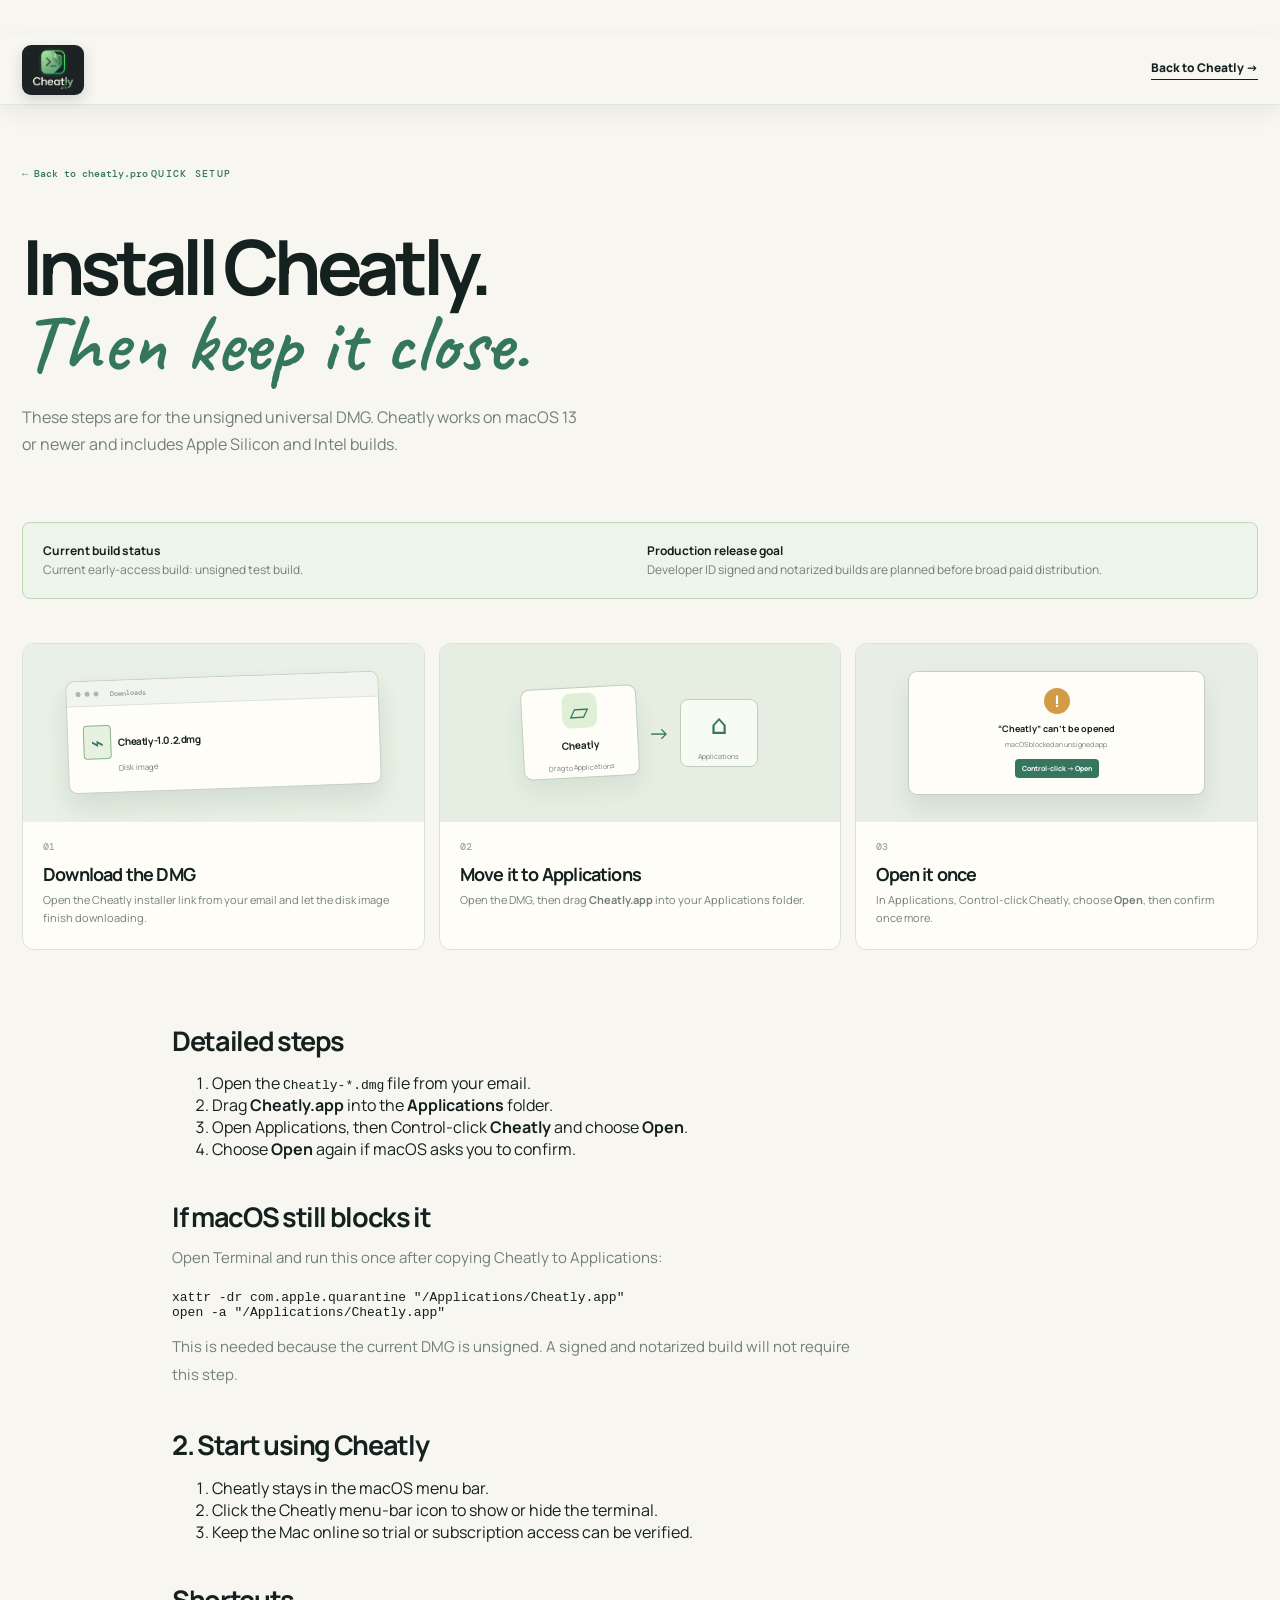
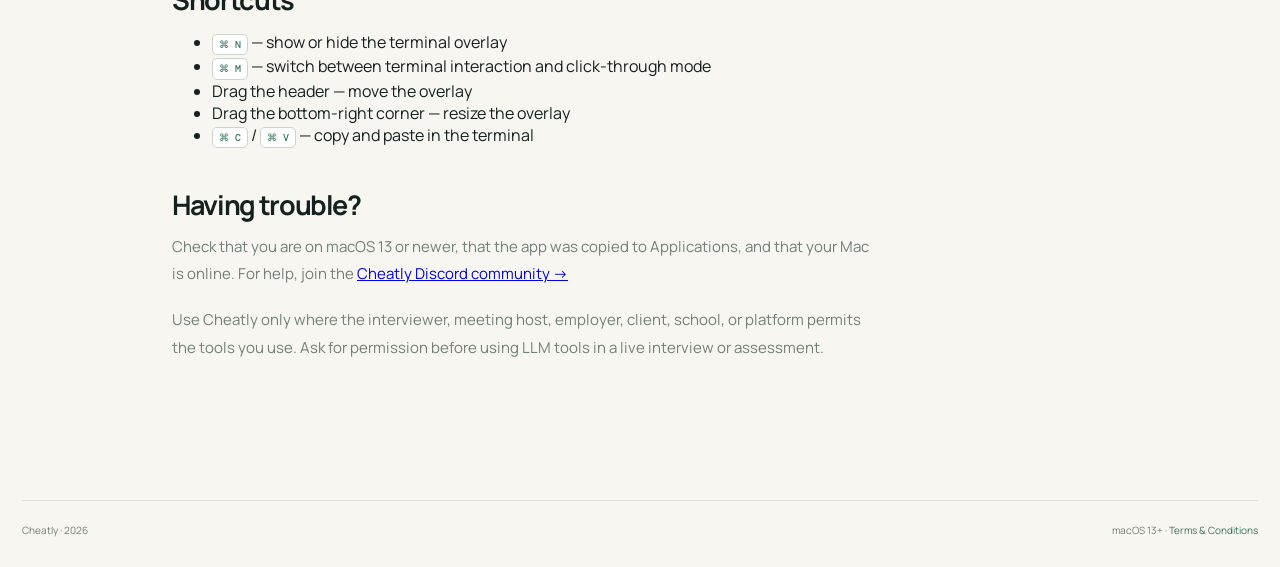
==== commit 0895ebe8: "Improve conversion clarity and product proof" ====
--- a/install/index.html
+++ b/install/index.html
@@ -6,7 +6,7 @@
   <meta name="description" content="How to install, open, and run Cheatly on macOS, including steps for the unsigned test DMG.">
   <meta name="robots" content="index,follow">
   <link rel="canonical" href="https://cheatly.pro/install/">
-  <link rel="stylesheet" href="../styles.css?v=15">
+  <link rel="stylesheet" href="../styles.css?v=17">
   <link rel="icon" href="../cheatly.png" type="image/png">
   <title>Install and Run Cheatly — Cheatly</title>
 </head>
@@ -21,6 +21,10 @@
       <span class="eyebrow">Quick setup</span>
       <h1 id="install-title">Install Cheatly.<br><em>Then keep it close.</em></h1>
       <p class="article-intro">These steps are for the unsigned universal DMG. Cheatly works on macOS 13 or newer and includes Apple Silicon and Intel builds.</p>
+      <section class="build-status" aria-label="Cheatly build status">
+        <p><strong>Current build status</strong><br>Current early-access build: unsigned test build.</p>
+        <p><strong>Production release goal</strong><br>Developer ID signed and notarized builds are planned before broad paid distribution.</p>
+      </section>
       <section class="install-visual-guide" aria-label="Visual installation guide">
         <article class="install-step-card">
           <div class="install-art download-art" aria-hidden="true">
--- a/styles.css
+++ b/styles.css
@@ -86,6 +86,9 @@
 .form-heading{display:grid;gap:5px;padding-bottom:3px}.form-heading strong{font-size:19px;letter-spacing:-.045em}.form-heading span{color:var(--muted);font-size:11px;line-height:1.5}.footer a{color:var(--green);text-decoration:none}.footer a:hover{text-decoration:underline}
 @media(max-width:520px){.join-copy h2{font-size:44px;line-height:1.04}.interest-form{gap:13px;padding:18px}.interest-form .button{min-height:48px;padding:14px 12px;font-size:11px}.form-heading strong{font-size:18px}}
 
+.proof-video{display:grid;grid-template-columns:.7fr 1.3fr;gap:38px 60px;align-items:center;padding:105px 0 112px;border-top:1px solid var(--line)}.proof-video-heading h2{margin:15px 0 18px;font-size:clamp(35px,4vw,53px);line-height:1;letter-spacing:-.075em}.proof-video-heading p{max-width:290px;color:var(--muted);font-size:12px;line-height:1.65}.proof-video-player{overflow:hidden;border:1px solid #cbd4cb;border-radius:12px;background:var(--dark);box-shadow:0 20px 45px #244c3b18}.proof-video-player video{display:block;width:100%;height:auto;min-height:250px;background:var(--dark)}.proof-video-fallback{margin:0;padding:22px;color:#d4e1d4;font-size:12px;line-height:1.7}.proof-video-fallback code{color:#c1e681}.proof-video-note{grid-column:2;margin:0;color:var(--muted);font-size:11px;line-height:1.65}.proof-video-note strong{color:var(--green);font-weight:800}.build-status{display:grid;grid-template-columns:1fr 1fr;gap:14px;margin:0 0 44px;padding:18px 20px;border:1px solid #bfd7b9;border-radius:8px;background:#edf4e9}.build-status p{margin:0;color:var(--muted);font-size:12px;line-height:1.6}.build-status strong{color:var(--ink)}
+@media(max-width:800px){.proof-video{grid-template-columns:1fr;gap:30px;padding:88px 0 95px}.proof-video-heading p{max-width:420px}.proof-video-note{grid-column:auto}.build-status{grid-template-columns:1fr;margin-bottom:38px}}
+
 /* Quiet brand motion: visible, lightweight, and never layout-shifting. */
 .brand-logo{animation:brand-logo-float 6s ease-in-out infinite;transform-origin:center;will-change:transform,box-shadow}
 .brand:hover .brand-logo,.brand:focus-visible .brand-logo{animation-play-state:paused;box-shadow:0 7px 20px rgba(52,119,94,.28)}
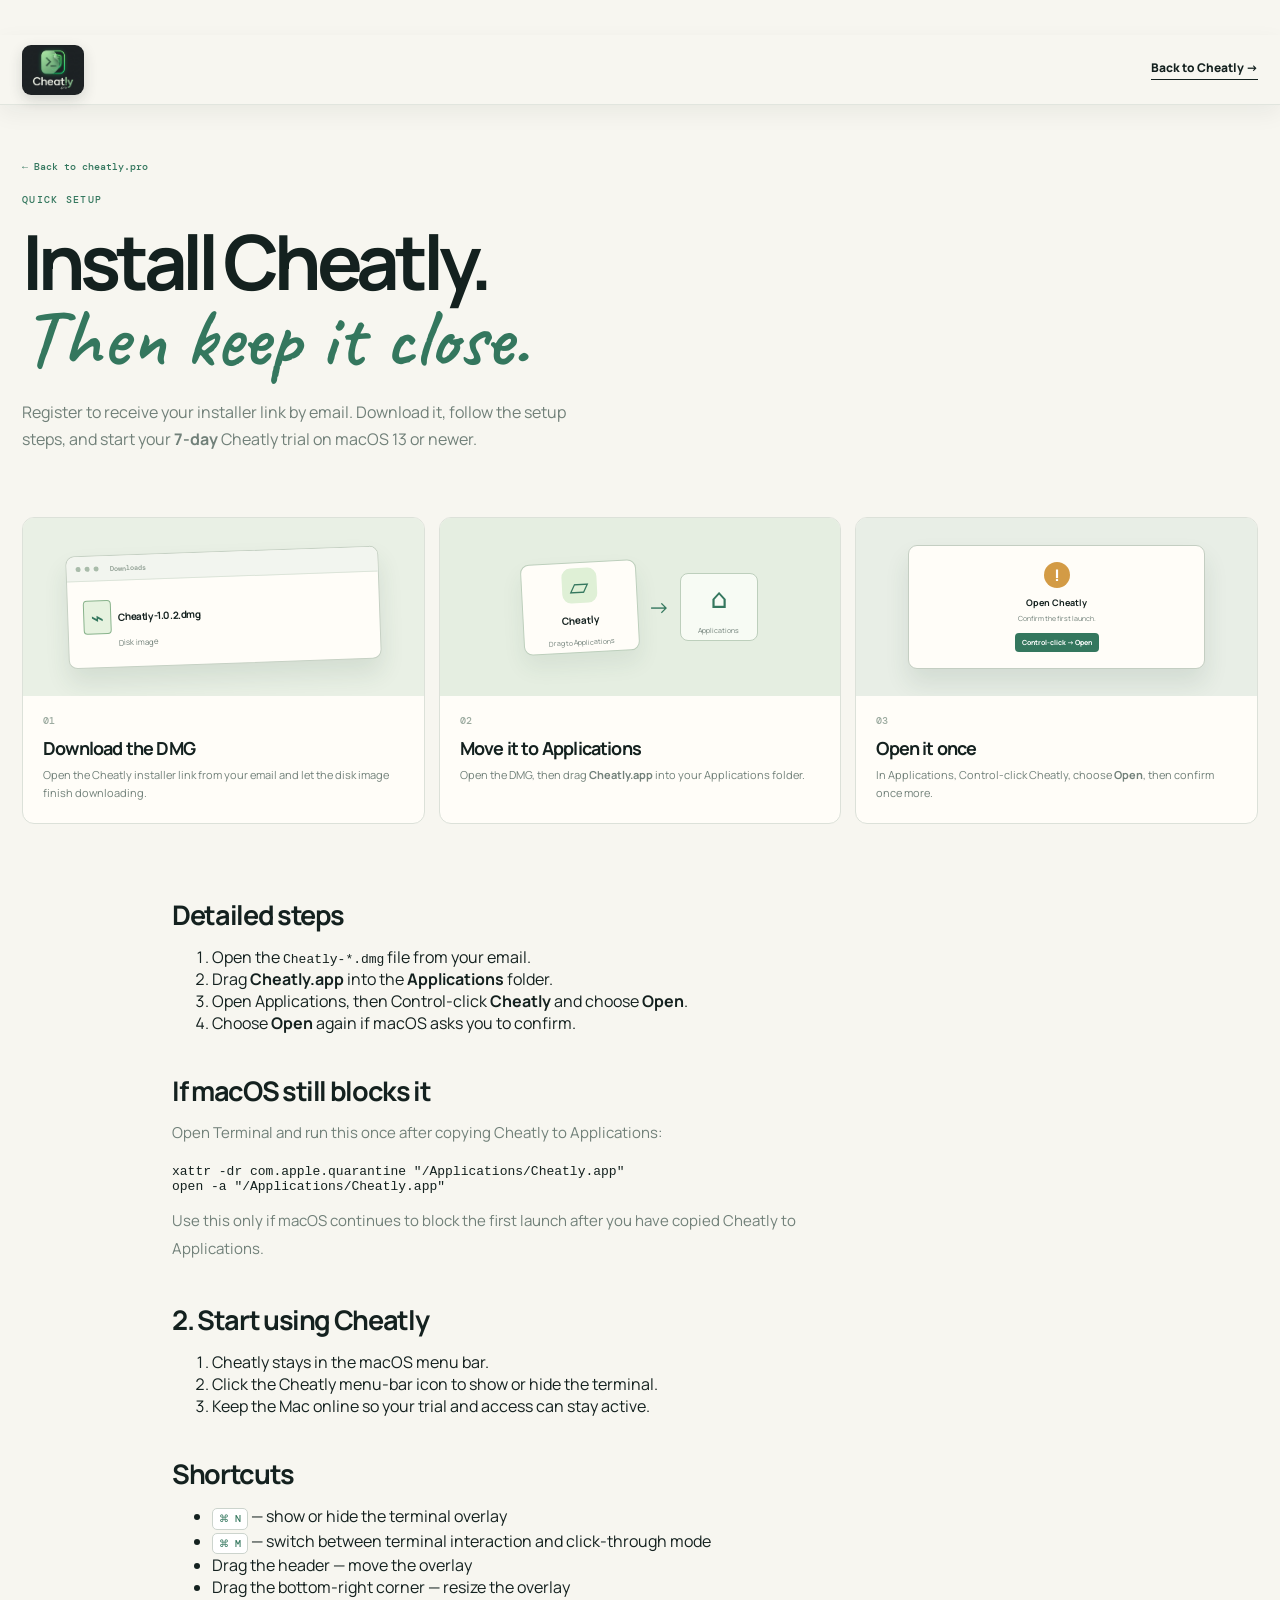
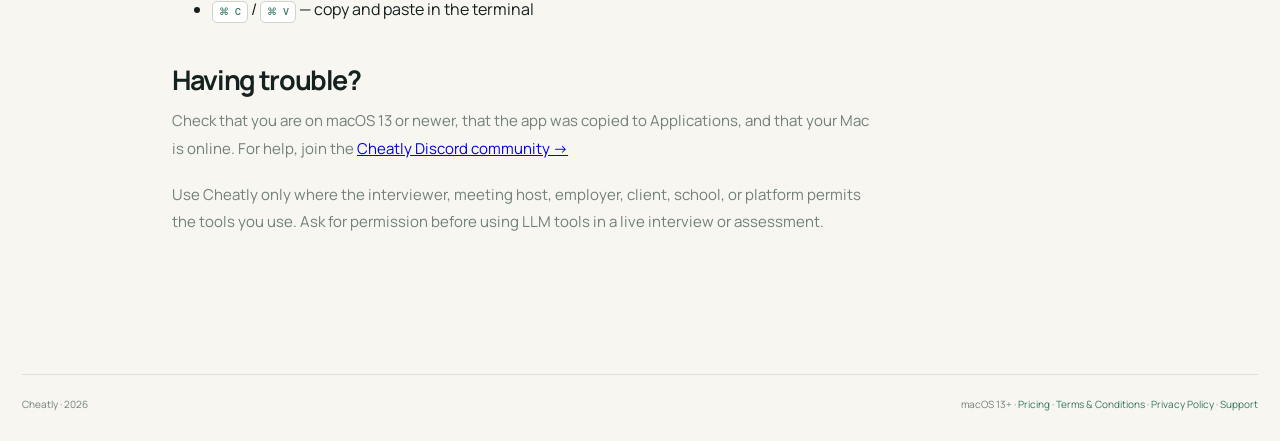
==== commit f220bd86: "Improve checkout and customer journey" ====
--- a/install/index.html
+++ b/install/index.html
@@ -3,7 +3,7 @@
 <head>
   <meta charset="utf-8">
   <meta name="viewport" content="width=device-width, initial-scale=1">
-  <meta name="description" content="How to install, open, and run Cheatly on macOS, including steps for the unsigned test DMG.">
+  <meta name="description" content="How to install, open, and start your Cheatly trial on macOS.">
   <meta name="robots" content="index,follow">
   <link rel="canonical" href="https://cheatly.pro/install/">
   <link rel="stylesheet" href="../styles.css?v=17">
@@ -20,11 +20,7 @@
       <a class="back-link" href="../">← Back to cheatly.pro</a>
       <span class="eyebrow">Quick setup</span>
       <h1 id="install-title">Install Cheatly.<br><em>Then keep it close.</em></h1>
-      <p class="article-intro">These steps are for the unsigned universal DMG. Cheatly works on macOS 13 or newer and includes Apple Silicon and Intel builds.</p>
-      <section class="build-status" aria-label="Cheatly build status">
-        <p><strong>Current build status</strong><br>Current early-access build: unsigned test build.</p>
-        <p><strong>Production release goal</strong><br>Developer ID signed and notarized builds are planned before broad paid distribution.</p>
-      </section>
+      <p class="article-intro">Register to receive your installer link by email. Download it, follow the setup steps, and start your <strong>7-day</strong> Cheatly trial on macOS 13 or newer.</p>
       <section class="install-visual-guide" aria-label="Visual installation guide">
         <article class="install-step-card">
           <div class="install-art download-art" aria-hidden="true">
@@ -44,7 +40,7 @@
         </article>
         <article class="install-step-card">
           <div class="install-art open-art" aria-hidden="true">
-            <div class="gatekeeper-window"><span class="warning-mark">!</span><strong>“Cheatly” can’t be opened</strong><small>macOS blocked an unsigned app.</small><b>Control-click → Open</b></div>
+            <div class="gatekeeper-window"><span class="warning-mark">!</span><strong>Open Cheatly</strong><small>Confirm the first launch.</small><b>Control-click → Open</b></div>
           </div>
           <span class="install-step-number">03</span>
           <h2>Open it once</h2>
@@ -64,13 +60,13 @@
         <p>Open Terminal and run this once after copying Cheatly to Applications:</p>
         <pre><code>xattr -dr com.apple.quarantine "/Applications/Cheatly.app"
 open -a "/Applications/Cheatly.app"</code></pre>
-        <p>This is needed because the current DMG is unsigned. A signed and notarized build will not require this step.</p>
+        <p>Use this only if macOS continues to block the first launch after you have copied Cheatly to Applications.</p>
 
         <h2>2. Start using Cheatly</h2>
         <ol>
           <li>Cheatly stays in the macOS menu bar.</li>
           <li>Click the Cheatly menu-bar icon to show or hide the terminal.</li>
-          <li>Keep the Mac online so trial or subscription access can be verified.</li>
+          <li>Keep the Mac online so your trial and access can stay active.</li>
         </ol>
 
         <h2>Shortcuts</h2>
@@ -88,6 +84,6 @@
       </article>
     </section>
   </main>
-  <footer class="footer shell"><span>Cheatly · 2026</span><span>macOS 13+ · <a href="../tnc/">Terms &amp; Conditions</a></span></footer>
+  <footer class="footer shell"><span>Cheatly · 2026</span><span>macOS 13+ · <a href="../pricing/">Pricing</a> · <a href="../tnc/">Terms &amp; Conditions</a> · <a href="../privacy/">Privacy Policy</a> · <a href="https://discord.gg/3Ug6gJwu9" target="_blank" rel="noopener">Support</a></span></footer>
 </body>
 </html>
--- a/styles.css
+++ b/styles.css
@@ -85,6 +85,8 @@
 @media(max-width:800px){.join{grid-template-columns:1fr;gap:35px;padding:88px 0 95px}.interest-form{padding:20px}}
 .form-heading{display:grid;gap:5px;padding-bottom:3px}.form-heading strong{font-size:19px;letter-spacing:-.045em}.form-heading span{color:var(--muted);font-size:11px;line-height:1.5}.footer a{color:var(--green);text-decoration:none}.footer a:hover{text-decoration:underline}
 @media(max-width:520px){.join-copy h2{font-size:44px;line-height:1.04}.interest-form{gap:13px;padding:18px}.interest-form .button{min-height:48px;padding:14px 12px;font-size:11px}.form-heading strong{font-size:18px}}
+.interest-form .field-label{display:block;color:var(--ink);font-size:11px;font-weight:800}.interest-form .field-label .optional{display:inline;color:var(--muted);font-weight:500}
+.article-page>.back-link{display:block;width:max-content;margin-bottom:20px}.article-page>.eyebrow{display:block;margin-bottom:18px}
 
 .proof-video{display:grid;grid-template-columns:.7fr 1.3fr;gap:38px 60px;align-items:center;padding:105px 0 112px;border-top:1px solid var(--line)}.proof-video-heading h2{margin:15px 0 18px;font-size:clamp(35px,4vw,53px);line-height:1;letter-spacing:-.075em}.proof-video-heading p{max-width:290px;color:var(--muted);font-size:12px;line-height:1.65}.proof-video-player{overflow:hidden;border:1px solid #cbd4cb;border-radius:12px;background:var(--dark);box-shadow:0 20px 45px #244c3b18}.proof-video-player video{display:block;width:100%;height:auto;min-height:250px;background:var(--dark)}.proof-video-fallback{margin:0;padding:22px;color:#d4e1d4;font-size:12px;line-height:1.7}.proof-video-fallback code{color:#c1e681}.proof-video-note{grid-column:2;margin:0;color:var(--muted);font-size:11px;line-height:1.65}.proof-video-note strong{color:var(--green);font-weight:800}.build-status{display:grid;grid-template-columns:1fr 1fr;gap:14px;margin:0 0 44px;padding:18px 20px;border:1px solid #bfd7b9;border-radius:8px;background:#edf4e9}.build-status p{margin:0;color:var(--muted);font-size:12px;line-height:1.6}.build-status strong{color:var(--ink)}
 @media(max-width:800px){.proof-video{grid-template-columns:1fr;gap:30px;padding:88px 0 95px}.proof-video-heading p{max-width:420px}.proof-video-note{grid-column:auto}.build-status{grid-template-columns:1fr;margin-bottom:38px}}
